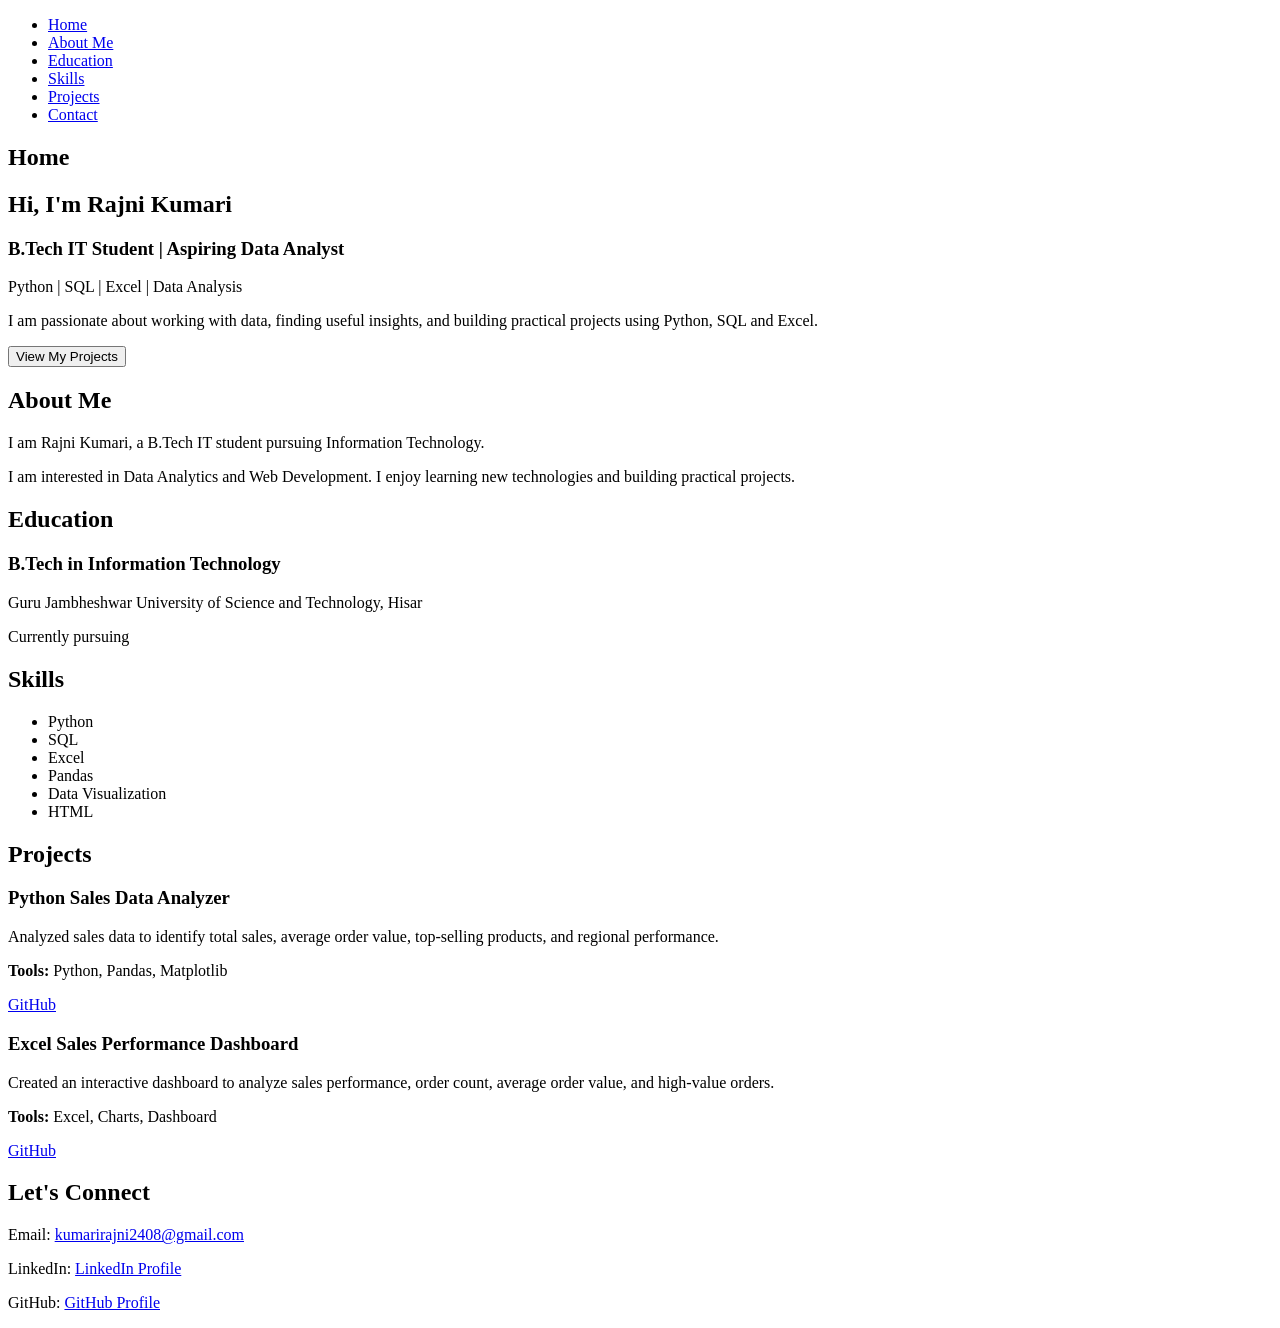
==== index.html @ ab0f3014 "Rename portfolio.html to index.html" ====
<!DOCTYPE html>
<html lang="en">
<head>
    <meta charset="UTF-8">
    <meta name="viewport" content="width=device-width, initial-scale=1.0">
    <title>Rajni Kumari - Portfolio</title>
    <link rel="stylesheet" href="portfolio.css">
</head>

<body>

    <!-- Navigation Bar -->
    <nav>
        <ul>
            <li><a href="#home">Home</a></li>
            <li><a href="#about">About Me</a></li>
            <li><a href="#education">Education</a></li>
            <li><a href="#skills">Skills</a></li>
            <li><a href="#projects">Projects</a></li>
            <li><a href="#contact">Contact</a></li>
        </ul>
    </nav>


    <!-- Home Section -->
    <section id="home">

        <h2>Home</h2>

        <h1>Hi, I'm Rajni Kumari</h1>

        <h3>B.Tech IT Student | Aspiring Data Analyst</h3>

        <p class="highlight">
            Python | SQL | Excel | Data Analysis
        </p>

        <p>
            I am passionate about working with data, finding useful insights,
            and building practical projects using Python, SQL and Excel.
        </p>

        <button onclick="location.href='#projects'">
            View My Projects
        </button>

    </section>


    <!-- About Me Section -->
    <section id="about">

        <h2>About Me</h2>

        <p>
            I am Rajni Kumari, a B.Tech IT student pursuing
            Information Technology.
        </p>

        <p>
            I am interested in Data Analytics and Web Development.
            I enjoy learning new technologies and building practical projects.
        </p>

    </section>


    <!-- Education Section -->
    <section id="education">

        <h2>Education</h2>

        <div class="education-card">

            <h3>B.Tech in Information Technology</h3>

            <p>
                Guru Jambheshwar University of Science and Technology, Hisar
            </p>

            <p>
                Currently pursuing
            </p>

        </div>

    </section>


    <!-- Skills Section -->
    <section id="skills">

        <h2>Skills</h2>

        <ul class="skills-list">
            <li>Python</li>
            <li>SQL</li>
            <li>Excel</li>
            <li>Pandas</li>
            <li>Data Visualization</li>
            <li>HTML</li>
        </ul>

    </section>


    <!-- Projects Section -->
    <section id="projects">

        <h2>Projects</h2>

        <div class="project-container">

            <!-- Project 1 -->
            <div class="project-card">

                <h3>Python Sales Data Analyzer</h3>

                <p>
                    Analyzed sales data to identify total sales,
                    average order value, top-selling products,
                    and regional performance.
                </p>

                <p class="tools">
                    <strong>Tools:</strong> Python, Pandas, Matplotlib
                </p>

                <a href="https://github.com/rajnikumari-cse"
                   target="_blank">
                    GitHub
                </a>

            </div>


            <!-- Project 2 -->
            <div class="project-card">

                <h3>Excel Sales Performance Dashboard</h3>

                <p>
                    Created an interactive dashboard to analyze
                    sales performance, order count, average order value,
                    and high-value orders.
                </p>

                <p class="tools">
                    <strong>Tools:</strong> Excel, Charts, Dashboard
                </p>

                <a href="https://github.com/rajnikumari-cse"
                   target="_blank">
                    GitHub
                </a>

            </div>

        </div>

    </section>


    <!-- Contact Section -->
    <section id="contact" class="contact">

        <h2>Let's Connect</h2>

        <p>
            Email:
            <a href="mailto:kumarirajni2408@gmail.com">
                kumarirajni2408@gmail.com
            </a>
        </p>

        <p>
            LinkedIn:
            <a href="https://linkedin.com/in/rajni-kumari-7b0ba6431"
               target="_blank">
                LinkedIn Profile
            </a>
        </p>

        <p>
            GitHub:
            <a href="https://github.com/rajnikumari-cse"
               target="_blank">
                GitHub Profile
            </a>
        </p>

    </section>

</body>
</html>
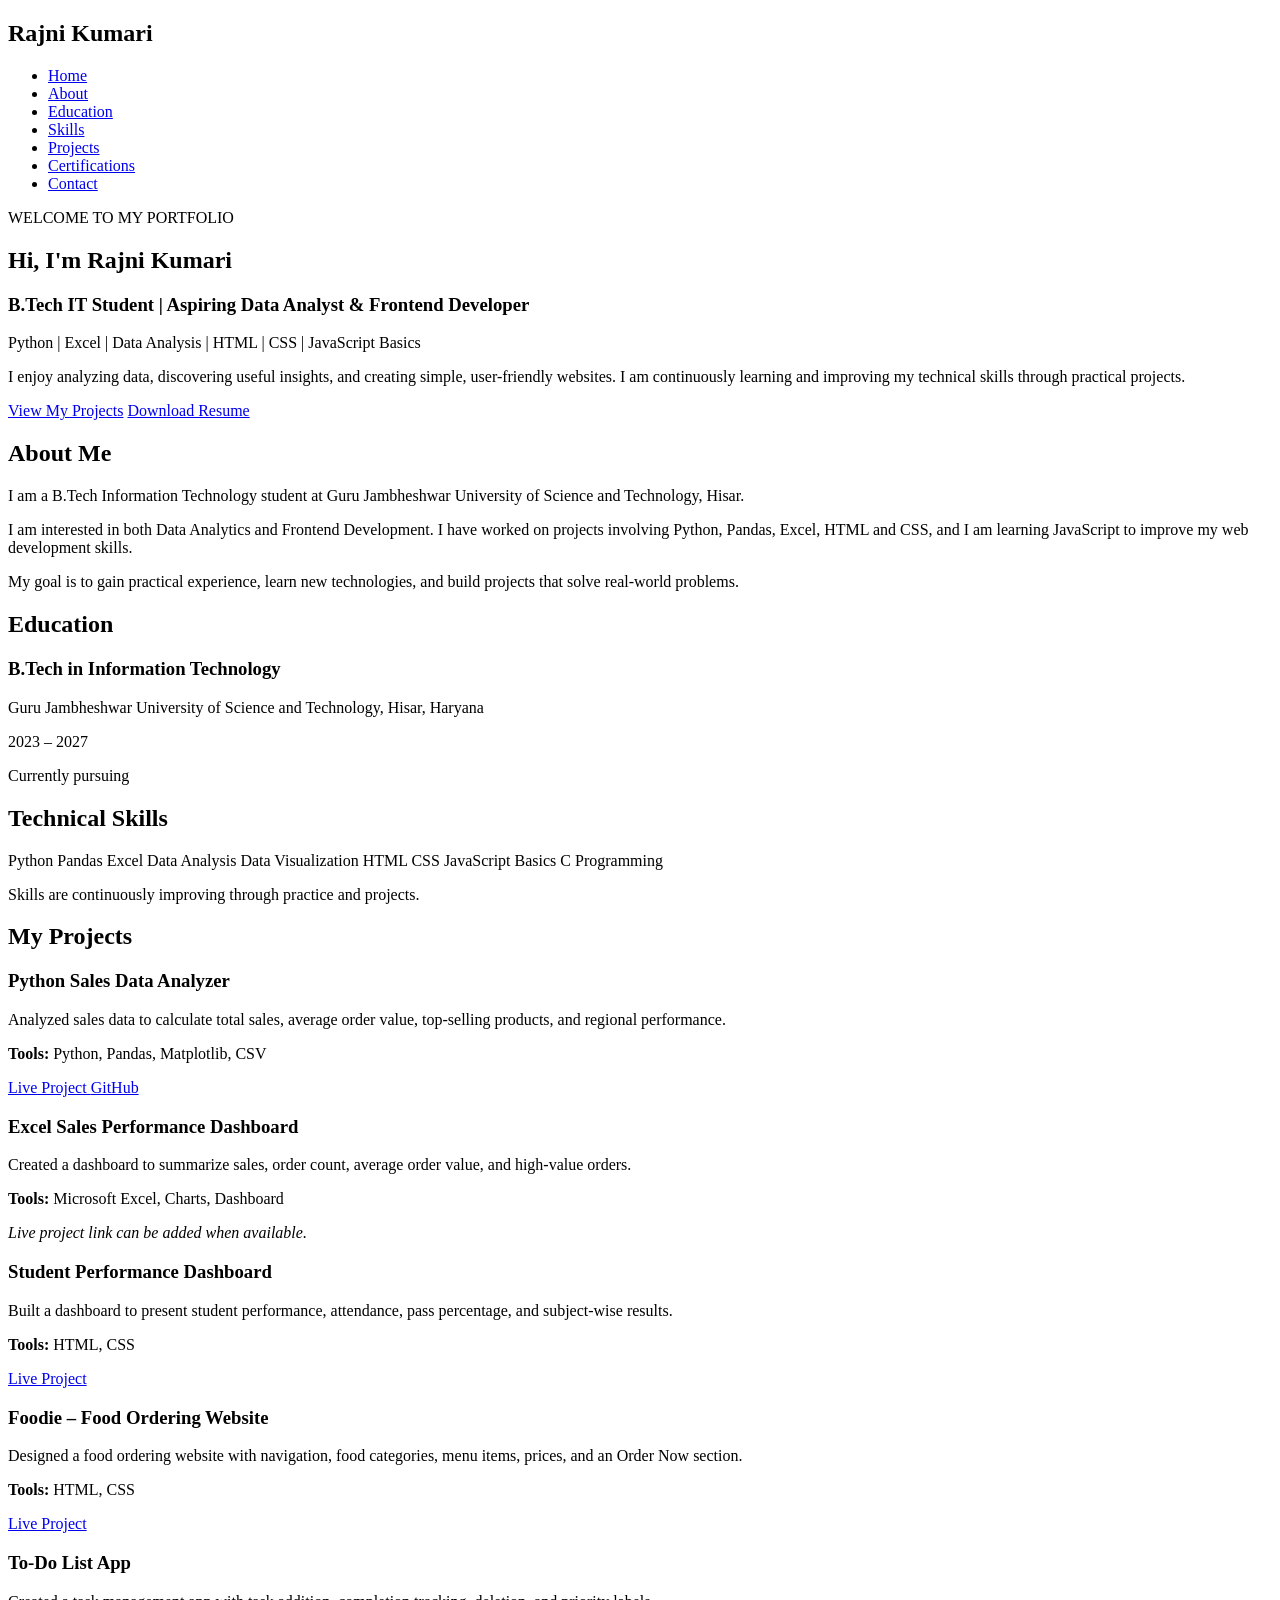
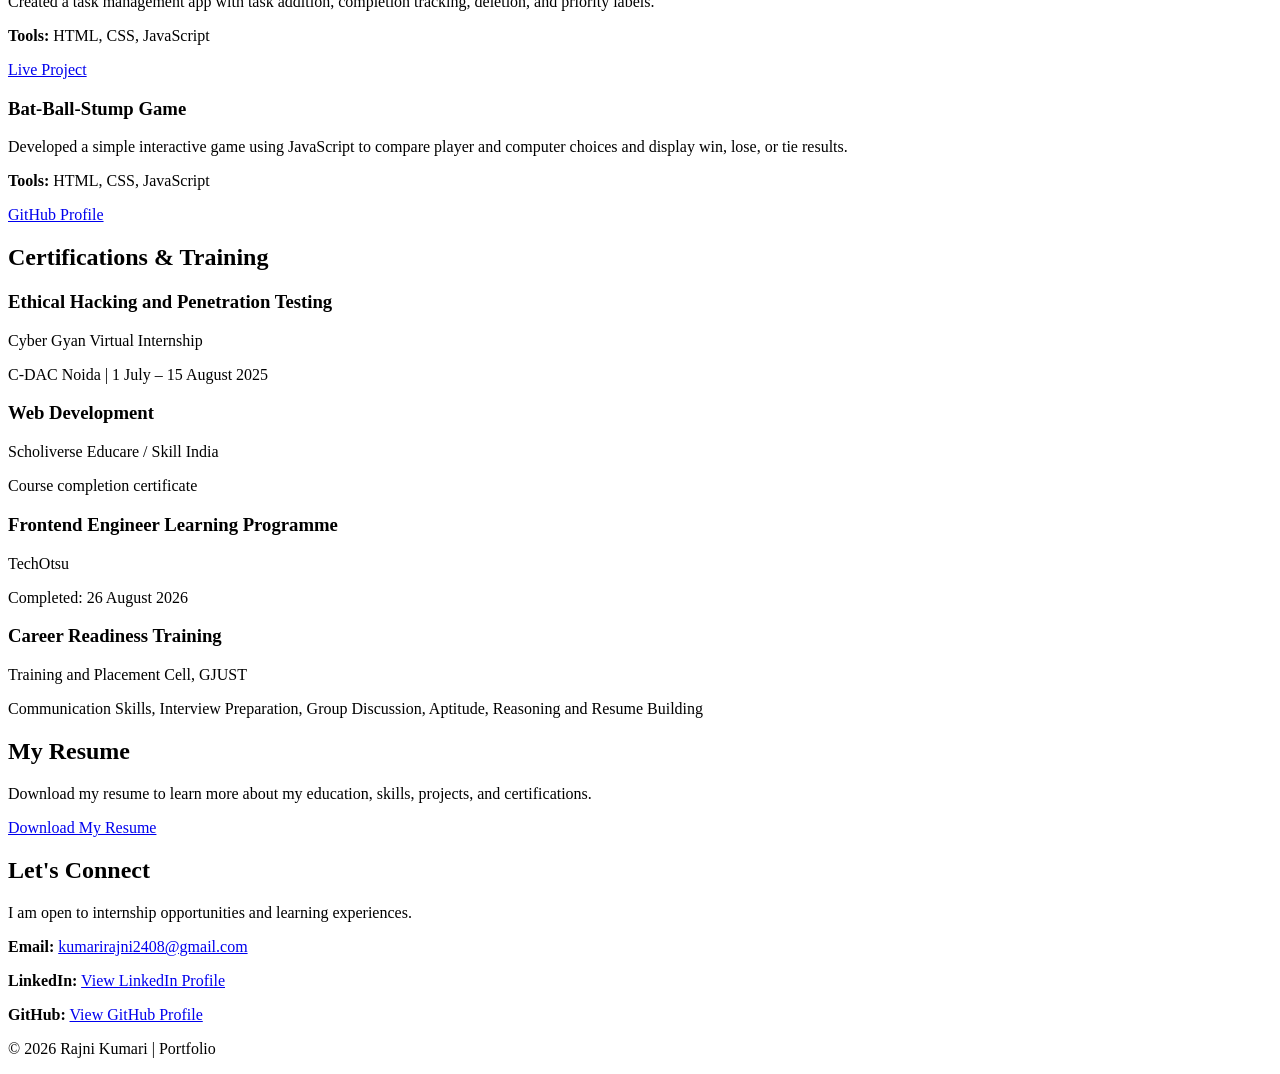
==== commit a583334b: "Add files via upload" ====
--- a/index.html
+++ b/index.html
@@ -1,9 +1,12 @@
+
 <!DOCTYPE html>
 <html lang="en">
 <head>
     <meta charset="UTF-8">
     <meta name="viewport" content="width=device-width, initial-scale=1.0">
-    <title>Rajni Kumari - Portfolio</title>
+
+    <title>Rajni Kumari | Portfolio</title>
+
     <link rel="stylesheet" href="portfolio.css">
 </head>
 
@@ -11,38 +14,47 @@
 
     <!-- Navigation Bar -->
     <nav>
+        <h2 class="logo">Rajni Kumari</h2>
+
         <ul>
             <li><a href="#home">Home</a></li>
-            <li><a href="#about">About Me</a></li>
+            <li><a href="#about">About</a></li>
             <li><a href="#education">Education</a></li>
             <li><a href="#skills">Skills</a></li>
             <li><a href="#projects">Projects</a></li>
+            <li><a href="#certifications">Certifications</a></li>
             <li><a href="#contact">Contact</a></li>
         </ul>
     </nav>
 
 
     <!-- Home Section -->
-    <section id="home">
-
-        <h2>Home</h2>
-
-        <h1>Hi, I'm Rajni Kumari</h1>
-
-        <h3>B.Tech IT Student | Aspiring Data Analyst</h3>
+    <section id="home" class="home">
+
+        <p class="welcome">WELCOME TO MY PORTFOLIO</p>
+
+        <h1>Hi, I'm <span>Rajni Kumari</span></h1>
+
+        <h3>B.Tech IT Student | Aspiring Data Analyst & Frontend Developer</h3>
 
         <p class="highlight">
-            Python | SQL | Excel | Data Analysis
-        </p>
-
-        <p>
-            I am passionate about working with data, finding useful insights,
-            and building practical projects using Python, SQL and Excel.
-        </p>
-
-        <button onclick="location.href='#projects'">
-            View My Projects
-        </button>
+            Python | Excel | Data Analysis | HTML | CSS | JavaScript Basics
+        </p>
+
+        <p class="intro">
+            I enjoy analyzing data, discovering useful insights,
+            and creating simple, user-friendly websites.
+            I am continuously learning and improving my technical skills
+            through practical projects.
+        </p>
+
+        <div class="home-buttons">
+            <a href="#projects" class="btn">View My Projects</a>
+
+            <a href="resume.pdf" class="btn resume-btn" download>
+                Download Resume
+            </a>
+        </div>
 
     </section>
 
@@ -53,13 +65,20 @@
         <h2>About Me</h2>
 
         <p>
-            I am Rajni Kumari, a B.Tech IT student pursuing
-            Information Technology.
-        </p>
-
-        <p>
-            I am interested in Data Analytics and Web Development.
-            I enjoy learning new technologies and building practical projects.
+            I am a B.Tech Information Technology student at
+            Guru Jambheshwar University of Science and Technology, Hisar.
+        </p>
+
+        <p>
+            I am interested in both Data Analytics and Frontend Development.
+            I have worked on projects involving Python, Pandas, Excel,
+            HTML and CSS, and I am learning JavaScript to improve my
+            web development skills.
+        </p>
+
+        <p>
+            My goal is to gain practical experience, learn new technologies,
+            and build projects that solve real-world problems.
         </p>
 
     </section>
@@ -70,17 +89,19 @@
 
         <h2>Education</h2>
 
-        <div class="education-card">
-
-            <h3>B.Tech in Information Technology</h3>
-
-            <p>
-                Guru Jambheshwar University of Science and Technology, Hisar
-            </p>
-
-            <p>
-                Currently pursuing
-            </p>
+        <div class="education-container">
+
+            <div class="education-card">
+                <h3>B.Tech in Information Technology</h3>
+
+                <p>
+                    Guru Jambheshwar University of Science and Technology,
+                    Hisar, Haryana
+                </p>
+
+                <p>2023 – 2027</p>
+                <p>Currently pursuing</p>
+            </div>
 
         </div>
 
@@ -90,16 +111,23 @@
     <!-- Skills Section -->
     <section id="skills">
 
-        <h2>Skills</h2>
-
-        <ul class="skills-list">
-            <li>Python</li>
-            <li>SQL</li>
-            <li>Excel</li>
-            <li>Pandas</li>
-            <li>Data Visualization</li>
-            <li>HTML</li>
-        </ul>
+        <h2>Technical Skills</h2>
+
+        <div class="skills-list">
+            <span>Python</span>
+            <span>Pandas</span>
+            <span>Excel</span>
+            <span>Data Analysis</span>
+            <span>Data Visualization</span>
+            <span>HTML</span>
+            <span>CSS</span>
+            <span>JavaScript Basics</span>
+            <span>C Programming</span>
+        </div>
+
+        <p class="skills-note">
+            Skills are continuously improving through practice and projects.
+        </p>
 
     </section>
 
@@ -107,56 +135,213 @@
     <!-- Projects Section -->
     <section id="projects">
 
-        <h2>Projects</h2>
+        <h2>My Projects</h2>
 
         <div class="project-container">
 
             <!-- Project 1 -->
             <div class="project-card">
-
                 <h3>Python Sales Data Analyzer</h3>
 
                 <p>
-                    Analyzed sales data to identify total sales,
+                    Analyzed sales data to calculate total sales,
                     average order value, top-selling products,
                     and regional performance.
                 </p>
 
                 <p class="tools">
-                    <strong>Tools:</strong> Python, Pandas, Matplotlib
+                    <strong>Tools:</strong> Python, Pandas, Matplotlib, CSV
+                </p>
+
+                <a href="https://rajnikumari-cse.github.io/Python-Sales-Data-Analyzer/"
+                   target="_blank" rel="noopener noreferrer">
+                    Live Project
+                </a>
+
+                <a href="https://github.com/rajnikumari-cse/Python-Sales-Data-Analyzer"
+                   target="_blank" rel="noopener noreferrer">
+                    GitHub
+                </a>
+            </div>
+
+
+            <!-- Project 2 -->
+            <div class="project-card">
+                <h3>Excel Sales Performance Dashboard</h3>
+
+                <p>
+                    Created a dashboard to summarize sales,
+                    order count, average order value, and
+                    high-value orders.
+                </p>
+
+                <p class="tools">
+                    <strong>Tools:</strong> Microsoft Excel, Charts, Dashboard
+                </p>
+
+                <p>
+                    <em>Live project link can be added when available.</em>
+                </p>
+            </div>
+
+
+            <!-- Project 3 -->
+            <div class="project-card">
+                <h3>Student Performance Dashboard</h3>
+
+                <p>
+                    Built a dashboard to present student performance,
+                    attendance, pass percentage, and subject-wise results.
+                </p>
+
+                <p class="tools">
+                    <strong>Tools:</strong> HTML, CSS
+                </p>
+
+                <a href="https://rajnikumari-cse.github.io/student-performance-dashboard/"
+                   target="_blank" rel="noopener noreferrer">
+                    Live Project
+                </a>
+            </div>
+
+
+            <!-- Project 4 -->
+            <div class="project-card">
+                <h3>Foodie – Food Ordering Website</h3>
+
+                <p>
+                    Designed a food ordering website with navigation,
+                    food categories, menu items, prices, and an
+                    Order Now section.
+                </p>
+
+                <p class="tools">
+                    <strong>Tools:</strong> HTML, CSS
+                </p>
+
+                <a href="https://rajnikumari-cse.github.io/food-ordering-website/"
+                   target="_blank" rel="noopener noreferrer">
+                    Live Project
+                </a>
+            </div>
+
+
+            <!-- Project 5 -->
+            <div class="project-card">
+                <h3>To-Do List App</h3>
+
+                <p>
+                    Created a task management app with task addition,
+                    completion tracking, deletion, and priority labels.
+                </p>
+
+                <p class="tools">
+                    <strong>Tools:</strong> HTML, CSS, JavaScript
+                </p>
+
+                <a href="https://rajnikumari-cse.github.io/todo-app/"
+                   target="_blank" rel="noopener noreferrer">
+                    Live Project
+                </a>
+            </div>
+
+
+            <!-- Project 6 -->
+            <div class="project-card">
+                <h3>Bat-Ball-Stump Game</h3>
+
+                <p>
+                    Developed a simple interactive game using JavaScript
+                    to compare player and computer choices and display
+                    win, lose, or tie results.
+                </p>
+
+                <p class="tools">
+                    <strong>Tools:</strong> HTML, CSS, JavaScript
                 </p>
 
                 <a href="https://github.com/rajnikumari-cse"
-                   target="_blank">
-                    GitHub
-                </a>
-
-            </div>
-
-
-            <!-- Project 2 -->
-            <div class="project-card">
-
-                <h3>Excel Sales Performance Dashboard</h3>
-
-                <p>
-                    Created an interactive dashboard to analyze
-                    sales performance, order count, average order value,
-                    and high-value orders.
-                </p>
-
-                <p class="tools">
-                    <strong>Tools:</strong> Excel, Charts, Dashboard
-                </p>
-
-                <a href="https://github.com/rajnikumari-cse"
-                   target="_blank">
-                    GitHub
-                </a>
-
-            </div>
-
-        </div>
+                   target="_blank" rel="noopener noreferrer">
+                    GitHub Profile
+                </a>
+            </div>
+
+        </div>
+
+    </section>
+
+
+    <!-- Certifications Section -->
+    <section id="certifications">
+
+        <h2>Certifications & Training</h2>
+
+        <div class="certification-container">
+
+            <div class="certification-card">
+                <h3>Ethical Hacking and Penetration Testing</h3>
+
+                <p>
+                    Cyber Gyan Virtual Internship
+                </p>
+
+                <p>
+                    C-DAC Noida | 1 July – 15 August 2025
+                </p>
+            </div>
+
+
+            <div class="certification-card">
+                <h3>Web Development</h3>
+
+                <p>
+                    Scholiverse Educare / Skill India
+                </p>
+
+                <p>Course completion certificate</p>
+            </div>
+
+
+            <div class="certification-card">
+                <h3>Frontend Engineer Learning Programme</h3>
+
+                <p>TechOtsu</p>
+
+                <p>Completed: 26 August 2026</p>
+            </div>
+
+
+            <div class="certification-card">
+                <h3>Career Readiness Training</h3>
+
+                <p>
+                    Training and Placement Cell, GJUST
+                </p>
+
+                <p>
+                    Communication Skills, Interview Preparation,
+                    Group Discussion, Aptitude, Reasoning and Resume Building
+                </p>
+            </div>
+
+        </div>
+
+    </section>
+
+
+    <!-- Resume Section -->
+    <section id="resume">
+
+        <h2>My Resume</h2>
+
+        <p>
+            Download my resume to learn more about my education,
+            skills, projects, and certifications.
+        </p>
+
+        <a href="resume.pdf" class="btn" download>
+            Download My Resume
+        </a>
 
     </section>
 
@@ -167,29 +352,40 @@
         <h2>Let's Connect</h2>
 
         <p>
-            Email:
+            I am open to internship opportunities and learning experiences.
+        </p>
+
+        <p>
+            <strong>Email:</strong>
             <a href="mailto:kumarirajni2408@gmail.com">
                 kumarirajni2408@gmail.com
             </a>
         </p>
 
         <p>
-            LinkedIn:
+            <strong>LinkedIn:</strong>
             <a href="https://linkedin.com/in/rajni-kumari-7b0ba6431"
-               target="_blank">
-                LinkedIn Profile
+               target="_blank" rel="noopener noreferrer">
+                View LinkedIn Profile
             </a>
         </p>
 
         <p>
-            GitHub:
+            <strong>GitHub:</strong>
             <a href="https://github.com/rajnikumari-cse"
-               target="_blank">
-                GitHub Profile
+               target="_blank" rel="noopener noreferrer">
+                View GitHub Profile
             </a>
         </p>
 
     </section>
+
+
+    <!-- Footer -->
+    <footer>
+        <p>© 2026 Rajni Kumari | Portfolio</p>
+    </footer>
+
 
 </body>
 </html>
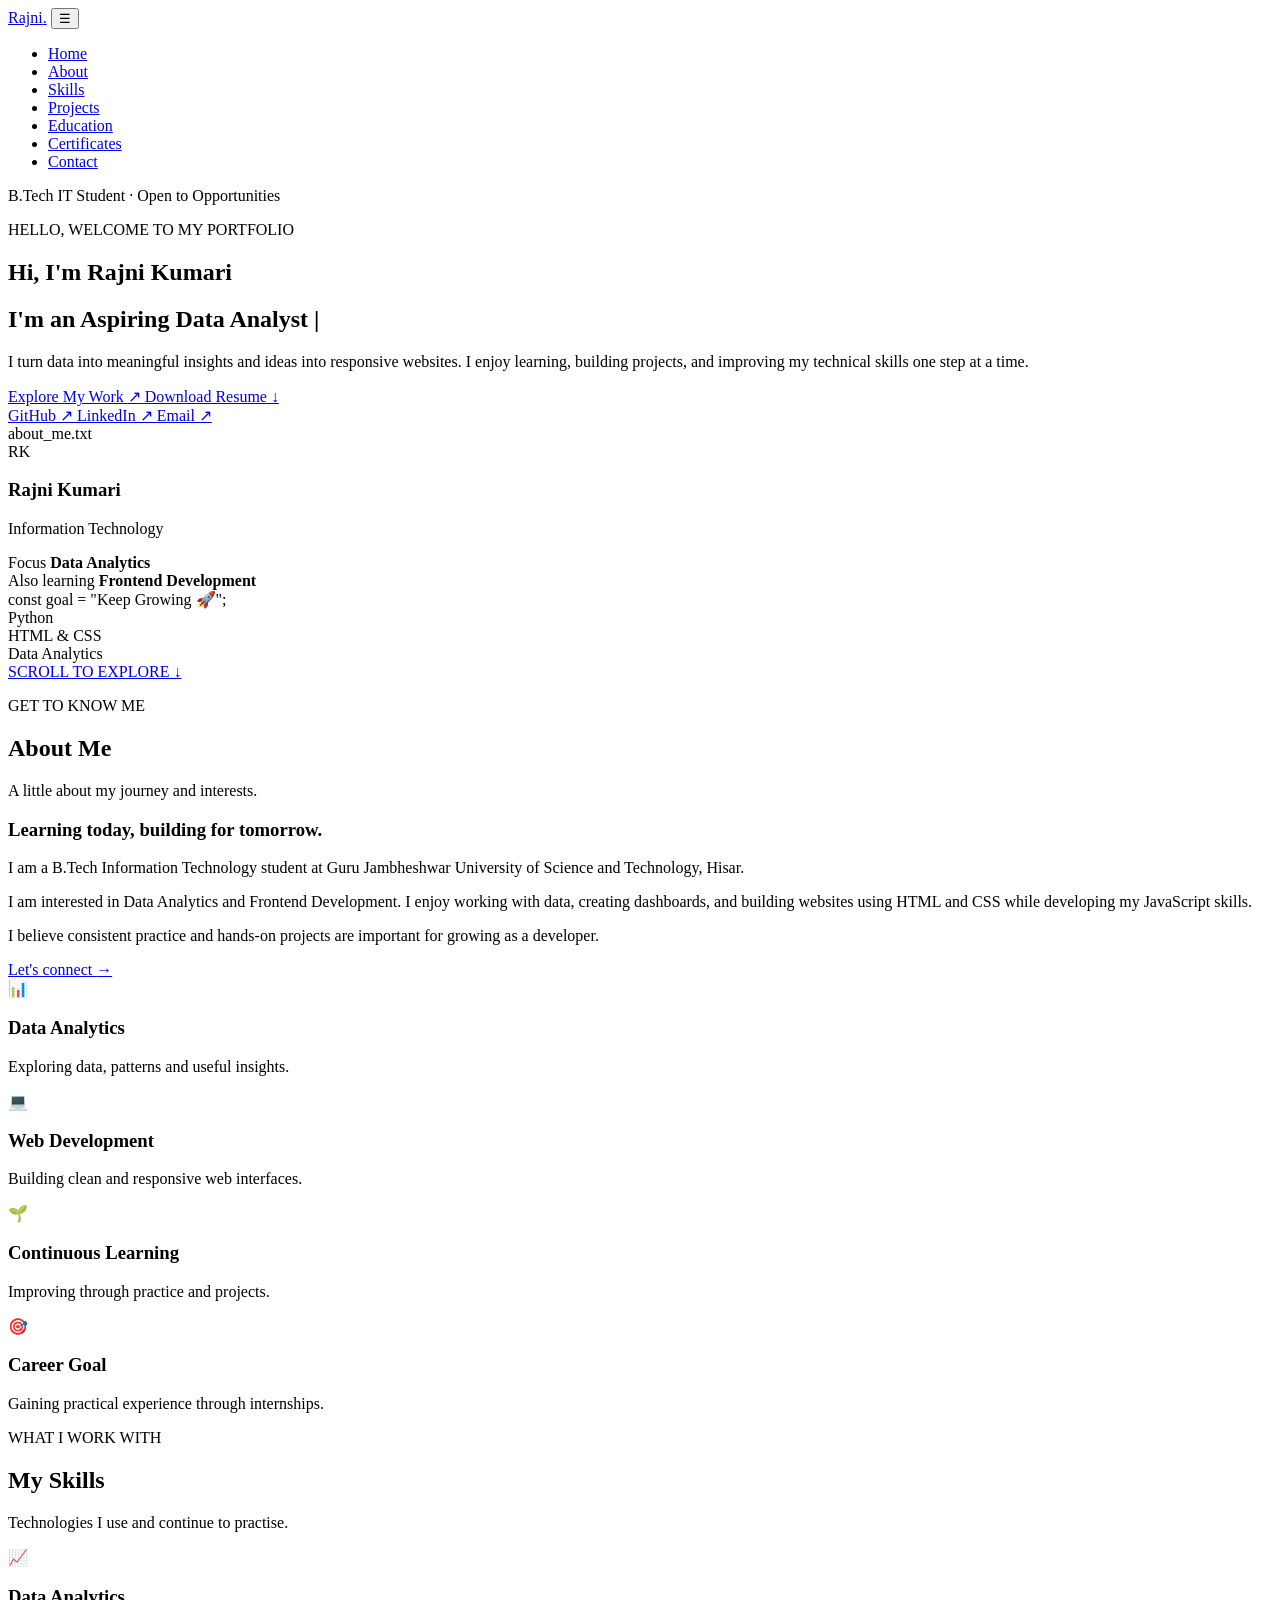
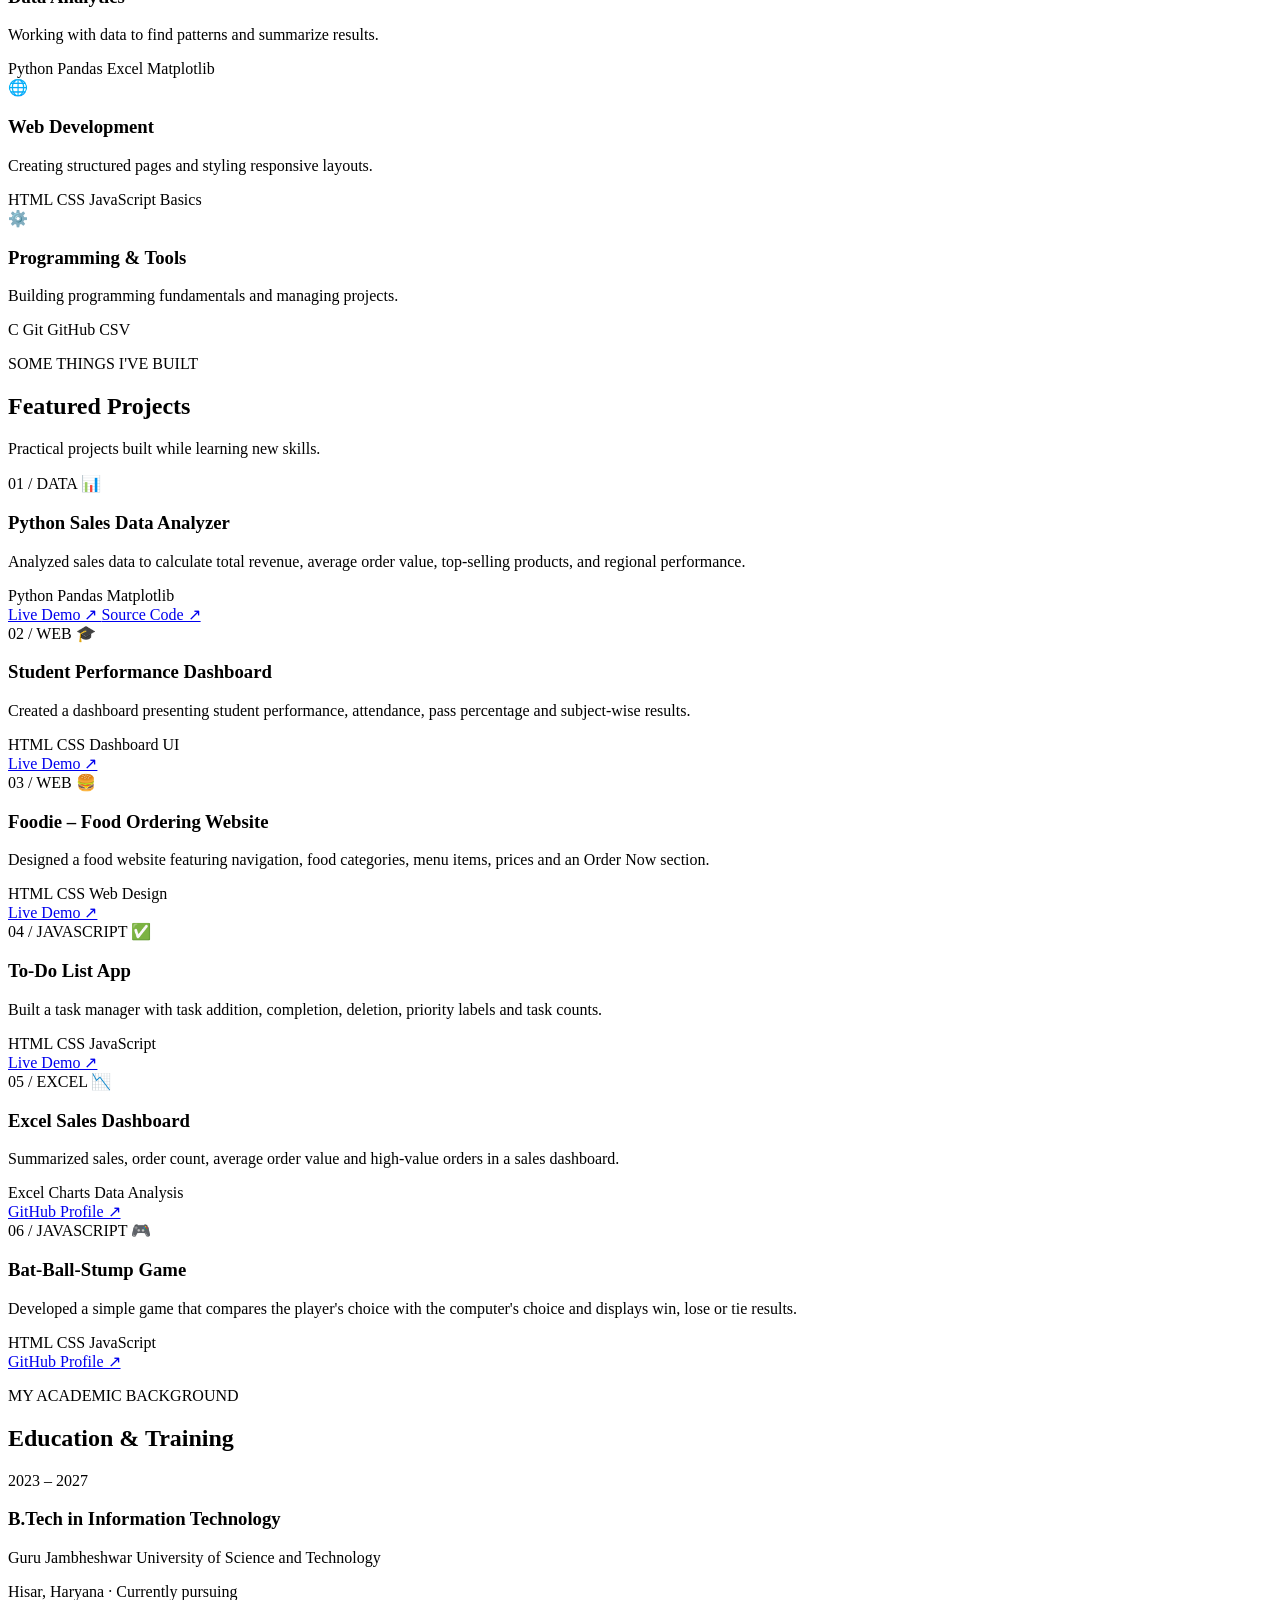
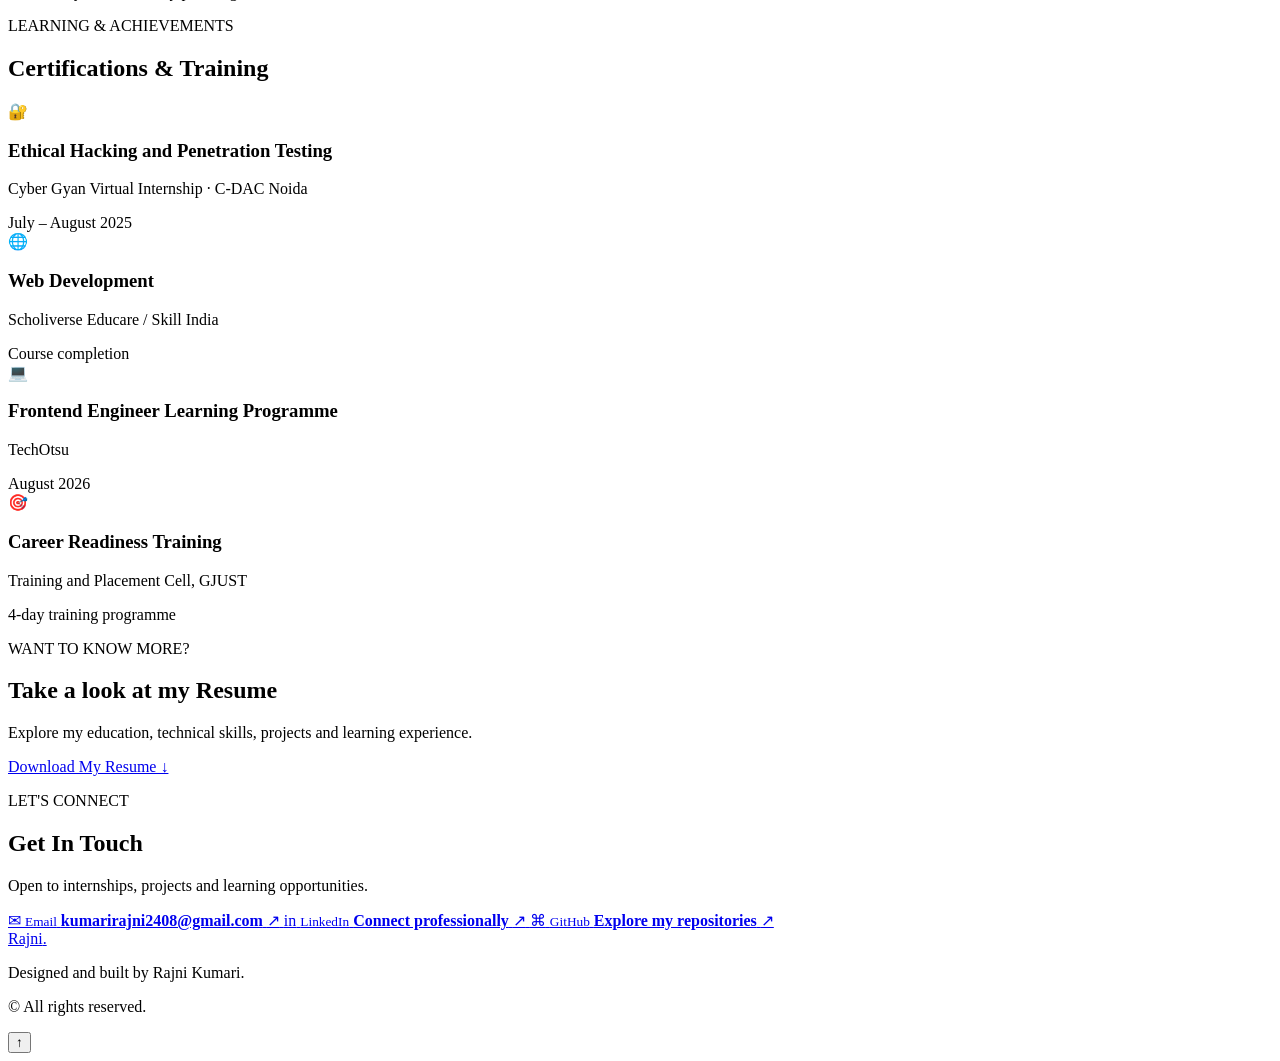
==== commit 2580cb8e: "Update index.html" ====
--- a/index.html
+++ b/index.html
@@ -5,387 +5,583 @@
     <meta charset="UTF-8">
     <meta name="viewport" content="width=device-width, initial-scale=1.0">
 
-    <title>Rajni Kumari | Portfolio</title>
+    <meta name="description"
+          content="Rajni Kumari's portfolio showcasing data analytics and frontend development projects.">
+
+    <title>Rajni Kumari | Developer Portfolio</title>
 
     <link rel="stylesheet" href="portfolio.css">
 </head>
 
 <body>
 
-    <!-- Navigation Bar -->
-    <nav>
-        <h2 class="logo">Rajni Kumari</h2>
-
-        <ul>
-            <li><a href="#home">Home</a></li>
-            <li><a href="#about">About</a></li>
-            <li><a href="#education">Education</a></li>
-            <li><a href="#skills">Skills</a></li>
-            <li><a href="#projects">Projects</a></li>
-            <li><a href="#certifications">Certifications</a></li>
-            <li><a href="#contact">Contact</a></li>
-        </ul>
-    </nav>
-
-
-    <!-- Home Section -->
-    <section id="home" class="home">
-
-        <p class="welcome">WELCOME TO MY PORTFOLIO</p>
-
-        <h1>Hi, I'm <span>Rajni Kumari</span></h1>
-
-        <h3>B.Tech IT Student | Aspiring Data Analyst & Frontend Developer</h3>
-
-        <p class="highlight">
-            Python | Excel | Data Analysis | HTML | CSS | JavaScript Basics
-        </p>
-
-        <p class="intro">
-            I enjoy analyzing data, discovering useful insights,
-            and creating simple, user-friendly websites.
-            I am continuously learning and improving my technical skills
-            through practical projects.
-        </p>
-
-        <div class="home-buttons">
-            <a href="#projects" class="btn">View My Projects</a>
-
-            <a href="resume.pdf" class="btn resume-btn" download>
-                Download Resume
-            </a>
-        </div>
-
-    </section>
-
-
-    <!-- About Me Section -->
-    <section id="about">
-
-        <h2>About Me</h2>
-
-        <p>
-            I am a B.Tech Information Technology student at
-            Guru Jambheshwar University of Science and Technology, Hisar.
-        </p>
-
-        <p>
-            I am interested in both Data Analytics and Frontend Development.
-            I have worked on projects involving Python, Pandas, Excel,
-            HTML and CSS, and I am learning JavaScript to improve my
-            web development skills.
-        </p>
-
-        <p>
-            My goal is to gain practical experience, learn new technologies,
-            and build projects that solve real-world problems.
-        </p>
-
-    </section>
-
-
-    <!-- Education Section -->
-    <section id="education">
-
-        <h2>Education</h2>
-
-        <div class="education-container">
-
-            <div class="education-card">
-                <h3>B.Tech in Information Technology</h3>
-
+    <!-- Navigation -->
+    <header class="header">
+        <nav class="navbar">
+            <a href="#home" class="logo">Rajni<span>.</span></a>
+
+            <button class="menu-toggle"
+                    id="menu-toggle"
+                    aria-label="Open navigation menu"
+                    aria-expanded="false"
+                    aria-controls="nav-links">
+                ☰
+            </button>
+
+            <ul class="nav-links" id="nav-links">
+                <li><a href="#home" class="nav-link active">Home</a></li>
+                <li><a href="#about" class="nav-link">About</a></li>
+                <li><a href="#skills" class="nav-link">Skills</a></li>
+                <li><a href="#projects" class="nav-link">Projects</a></li>
+                <li><a href="#education" class="nav-link">Education</a></li>
+                <li><a href="#certifications" class="nav-link">Certificates</a></li>
+                <li><a href="#contact" class="nav-link">Contact</a></li>
+            </ul>
+        </nav>
+    </header>
+
+
+    <main>
+
+        <!-- Hero -->
+        <section id="home" class="hero section">
+            <div class="hero-content reveal">
+
+                <div class="availability">
+                    <span class="status-dot"></span>
+                    B.Tech IT Student · Open to Opportunities
+                </div>
+
+                <p class="eyebrow">HELLO, WELCOME TO MY PORTFOLIO</p>
+
+                <h1>
+                    Hi, I'm <span class="gradient-text">Rajni Kumari</span>
+                </h1>
+
+                <h2 class="hero-role">
+                    I'm an <span id="typing-text">Aspiring Data Analyst</span>
+                    <span class="cursor">|</span>
+                </h2>
+
+                <p class="hero-description">
+                    I turn data into meaningful insights and ideas into
+                    responsive websites. I enjoy learning, building projects,
+                    and improving my technical skills one step at a time.
+                </p>
+
+                <div class="hero-buttons">
+                    <a href="#projects" class="btn btn-primary">
+                        Explore My Work <span>↗</span>
+                    </a>
+
+                    <a href="resume.pdf" class="btn btn-outline" download>
+                        Download Resume ↓
+                    </a>
+                </div>
+
+                <div class="social-links">
+                    <a href="https://github.com/rajnikumari-cse"
+                       target="_blank" rel="noopener noreferrer">
+                        GitHub ↗
+                    </a>
+
+                    <a href="https://linkedin.com/in/rajni-kumari-7b0ba6431"
+                       target="_blank" rel="noopener noreferrer">
+                        LinkedIn ↗
+                    </a>
+
+                    <a href="mailto:kumarirajni2408@gmail.com">
+                        Email ↗
+                    </a>
+                </div>
+            </div>
+
+            <div class="hero-visual reveal">
+                <div class="orbit orbit-one"></div>
+                <div class="orbit orbit-two"></div>
+
+                <div class="profile-card">
+                    <div class="profile-top">
+                        <span class="window-dot purple"></span>
+                        <span class="window-dot pink"></span>
+                        <span class="window-dot blue"></span>
+                        <span class="profile-label">about_me.txt</span>
+                    </div>
+
+                    <div class="profile-avatar">RK</div>
+
+                    <h3>Rajni Kumari</h3>
+                    <p class="profile-subtitle">Information Technology</p>
+
+                    <div class="profile-divider"></div>
+
+                    <div class="profile-info">
+                        <span>Focus</span>
+                        <strong>Data Analytics</strong>
+                    </div>
+
+                    <div class="profile-info">
+                        <span>Also learning</span>
+                        <strong>Frontend Development</strong>
+                    </div>
+
+                    <div class="code-line">
+                        <span>const</span> goal =
+                        <span class="code-string">"Keep Growing 🚀"</span>;
+                    </div>
+                </div>
+
+                <div class="floating-badge badge-python">Python</div>
+                <div class="floating-badge badge-html">HTML & CSS</div>
+                <div class="floating-badge badge-data">Data Analytics</div>
+            </div>
+
+            <a href="#about" class="scroll-hint">SCROLL TO EXPLORE ↓</a>
+        </section>
+
+
+        <!-- About -->
+        <section id="about" class="section">
+            <div class="section-heading reveal">
+                <p class="eyebrow">GET TO KNOW ME</p>
+                <h2>About <span class="gradient-text">Me</span></h2>
+                <p>A little about my journey and interests.</p>
+            </div>
+
+            <div class="about-grid">
+                <div class="about-text reveal">
+                    <h3>Learning today, building for tomorrow.</h3>
+
+                    <p>
+                        I am a B.Tech Information Technology student at
+                        Guru Jambheshwar University of Science and Technology,
+                        Hisar.
+                    </p>
+
+                    <p>
+                        I am interested in Data Analytics and Frontend
+                        Development. I enjoy working with data, creating
+                        dashboards, and building websites using HTML and CSS
+                        while developing my JavaScript skills.
+                    </p>
+
+                    <p>
+                        I believe consistent practice and hands-on projects
+                        are important for growing as a developer.
+                    </p>
+
+                    <a href="#contact" class="text-link">
+                        Let's connect <span>→</span>
+                    </a>
+                </div>
+
+                <div class="about-highlights reveal">
+                    <div class="highlight-card">
+                        <span class="highlight-icon">📊</span>
+                        <h3>Data Analytics</h3>
+                        <p>Exploring data, patterns and useful insights.</p>
+                    </div>
+
+                    <div class="highlight-card">
+                        <span class="highlight-icon">💻</span>
+                        <h3>Web Development</h3>
+                        <p>Building clean and responsive web interfaces.</p>
+                    </div>
+
+                    <div class="highlight-card">
+                        <span class="highlight-icon">🌱</span>
+                        <h3>Continuous Learning</h3>
+                        <p>Improving through practice and projects.</p>
+                    </div>
+
+                    <div class="highlight-card">
+                        <span class="highlight-icon">🎯</span>
+                        <h3>Career Goal</h3>
+                        <p>Gaining practical experience through internships.</p>
+                    </div>
+                </div>
+            </div>
+        </section>
+
+
+        <!-- Skills -->
+        <section id="skills" class="section section-alt">
+            <div class="section-heading reveal">
+                <p class="eyebrow">WHAT I WORK WITH</p>
+                <h2>My <span class="gradient-text">Skills</span></h2>
+                <p>Technologies I use and continue to practise.</p>
+            </div>
+
+            <div class="skills-grid">
+
+                <article class="skill-card reveal">
+                    <div class="skill-icon">📈</div>
+                    <h3>Data Analytics</h3>
+                    <p>Working with data to find patterns and summarize results.</p>
+
+                    <div class="skill-tags">
+                        <span>Python</span>
+                        <span>Pandas</span>
+                        <span>Excel</span>
+                        <span>Matplotlib</span>
+                    </div>
+                </article>
+
+                <article class="skill-card reveal">
+                    <div class="skill-icon">🌐</div>
+                    <h3>Web Development</h3>
+                    <p>Creating structured pages and styling responsive layouts.</p>
+
+                    <div class="skill-tags">
+                        <span>HTML</span>
+                        <span>CSS</span>
+                        <span>JavaScript Basics</span>
+                    </div>
+                </article>
+
+                <article class="skill-card reveal">
+                    <div class="skill-icon">⚙️</div>
+                    <h3>Programming & Tools</h3>
+                    <p>Building programming fundamentals and managing projects.</p>
+
+                    <div class="skill-tags">
+                        <span>C</span>
+                        <span>Git</span>
+                        <span>GitHub</span>
+                        <span>CSV</span>
+                    </div>
+                </article>
+
+            </div>
+        </section>
+
+
+        <!-- Projects -->
+        <section id="projects" class="section">
+            <div class="section-heading reveal">
+                <p class="eyebrow">SOME THINGS I'VE BUILT</p>
+                <h2>Featured <span class="gradient-text">Projects</span></h2>
+                <p>Practical projects built while learning new skills.</p>
+            </div>
+
+            <div class="project-grid">
+
+                <article class="project-card reveal">
+                    <div class="project-top">
+                        <span class="project-number">01 / DATA</span>
+                        <span class="project-symbol">📊</span>
+                    </div>
+
+                    <h3>Python Sales Data Analyzer</h3>
+
+                    <p>
+                        Analyzed sales data to calculate total revenue,
+                        average order value, top-selling products,
+                        and regional performance.
+                    </p>
+
+                    <div class="project-tags">
+                        <span>Python</span>
+                        <span>Pandas</span>
+                        <span>Matplotlib</span>
+                    </div>
+
+                    <div class="project-links">
+                        <a href="https://rajnikumari-cse.github.io/Python-Sales-Data-Analyzer/"
+                           target="_blank" rel="noopener noreferrer">
+                            Live Demo ↗
+                        </a>
+
+                        <a href="https://github.com/rajnikumari-cse/Python-Sales-Data-Analyzer"
+                           target="_blank" rel="noopener noreferrer">
+                            Source Code ↗
+                        </a>
+                    </div>
+                </article>
+
+
+                <article class="project-card reveal">
+                    <div class="project-top">
+                        <span class="project-number">02 / WEB</span>
+                        <span class="project-symbol">🎓</span>
+                    </div>
+
+                    <h3>Student Performance Dashboard</h3>
+
+                    <p>
+                        Created a dashboard presenting student performance,
+                        attendance, pass percentage and subject-wise results.
+                    </p>
+
+                    <div class="project-tags">
+                        <span>HTML</span>
+                        <span>CSS</span>
+                        <span>Dashboard UI</span>
+                    </div>
+
+                    <div class="project-links">
+                        <a href="https://rajnikumari-cse.github.io/student-performance-dashboard/"
+                           target="_blank" rel="noopener noreferrer">
+                            Live Demo ↗
+                        </a>
+                    </div>
+                </article>
+
+
+                <article class="project-card reveal">
+                    <div class="project-top">
+                        <span class="project-number">03 / WEB</span>
+                        <span class="project-symbol">🍔</span>
+                    </div>
+
+                    <h3>Foodie – Food Ordering Website</h3>
+
+                    <p>
+                        Designed a food website featuring navigation,
+                        food categories, menu items, prices and an
+                        Order Now section.
+                    </p>
+
+                    <div class="project-tags">
+                        <span>HTML</span>
+                        <span>CSS</span>
+                        <span>Web Design</span>
+                    </div>
+
+                    <div class="project-links">
+                        <a href="https://rajnikumari-cse.github.io/food-ordering-website/"
+                           target="_blank" rel="noopener noreferrer">
+                            Live Demo ↗
+                        </a>
+                    </div>
+                </article>
+
+
+                <article class="project-card reveal">
+                    <div class="project-top">
+                        <span class="project-number">04 / JAVASCRIPT</span>
+                        <span class="project-symbol">✅</span>
+                    </div>
+
+                    <h3>To-Do List App</h3>
+
+                    <p>
+                        Built a task manager with task addition, completion,
+                        deletion, priority labels and task counts.
+                    </p>
+
+                    <div class="project-tags">
+                        <span>HTML</span>
+                        <span>CSS</span>
+                        <span>JavaScript</span>
+                    </div>
+
+                    <div class="project-links">
+                        <a href="https://rajnikumari-cse.github.io/todo-app/"
+                           target="_blank" rel="noopener noreferrer">
+                            Live Demo ↗
+                        </a>
+                    </div>
+                </article>
+
+
+                <article class="project-card reveal">
+                    <div class="project-top">
+                        <span class="project-number">05 / EXCEL</span>
+                        <span class="project-symbol">📉</span>
+                    </div>
+
+                    <h3>Excel Sales Dashboard</h3>
+
+                    <p>
+                        Summarized sales, order count, average order value
+                        and high-value orders in a sales dashboard.
+                    </p>
+
+                    <div class="project-tags">
+                        <span>Excel</span>
+                        <span>Charts</span>
+                        <span>Data Analysis</span>
+                    </div>
+
+                    <div class="project-links">
+                        <a href="https://github.com/rajnikumari-cse"
+                           target="_blank" rel="noopener noreferrer">
+                            GitHub Profile ↗
+                        </a>
+                    </div>
+                </article>
+
+
+                <article class="project-card reveal">
+                    <div class="project-top">
+                        <span class="project-number">06 / JAVASCRIPT</span>
+                        <span class="project-symbol">🎮</span>
+                    </div>
+
+                    <h3>Bat-Ball-Stump Game</h3>
+
+                    <p>
+                        Developed a simple game that compares the player's
+                        choice with the computer's choice and displays
+                        win, lose or tie results.
+                    </p>
+
+                    <div class="project-tags">
+                        <span>HTML</span>
+                        <span>CSS</span>
+                        <span>JavaScript</span>
+                    </div>
+
+                    <div class="project-links">
+                        <a href="https://github.com/rajnikumari-cse"
+                           target="_blank" rel="noopener noreferrer">
+                            GitHub Profile ↗
+                        </a>
+                    </div>
+                </article>
+
+            </div>
+        </section>
+
+
+        <!-- Education -->
+        <section id="education" class="section section-alt">
+            <div class="section-heading reveal">
+                <p class="eyebrow">MY ACADEMIC BACKGROUND</p>
+                <h2>Education & <span class="gradient-text">Training</span></h2>
+            </div>
+
+            <div class="timeline">
+                <article class="timeline-item reveal">
+                    <div class="timeline-dot"></div>
+
+                    <div class="timeline-card">
+                        <span class="timeline-date">2023 – 2027</span>
+                        <h3>B.Tech in Information Technology</h3>
+                        <p>Guru Jambheshwar University of Science and Technology</p>
+                        <p class="muted">Hisar, Haryana · Currently pursuing</p>
+                    </div>
+                </article>
+            </div>
+        </section>
+
+
+        <!-- Certifications -->
+        <section id="certifications" class="section">
+            <div class="section-heading reveal">
+                <p class="eyebrow">LEARNING & ACHIEVEMENTS</p>
+                <h2>Certifications & <span class="gradient-text">Training</span></h2>
+            </div>
+
+            <div class="cert-grid">
+
+                <article class="cert-card reveal">
+                    <span class="cert-icon">🔐</span>
+                    <h3>Ethical Hacking and Penetration Testing</h3>
+                    <p>Cyber Gyan Virtual Internship · C-DAC Noida</p>
+                    <span class="cert-date">July – August 2025</span>
+                </article>
+
+                <article class="cert-card reveal">
+                    <span class="cert-icon">🌐</span>
+                    <h3>Web Development</h3>
+                    <p>Scholiverse Educare / Skill India</p>
+                    <span class="cert-date">Course completion</span>
+                </article>
+
+                <article class="cert-card reveal">
+                    <span class="cert-icon">💻</span>
+                    <h3>Frontend Engineer Learning Programme</h3>
+                    <p>TechOtsu</p>
+                    <span class="cert-date">August 2026</span>
+                </article>
+
+                <article class="cert-card reveal">
+                    <span class="cert-icon">🎯</span>
+                    <h3>Career Readiness Training</h3>
+                    <p>Training and Placement Cell, GJUST</p>
+                    <span class="cert-date">4-day training programme</span>
+                </article>
+
+            </div>
+        </section>
+
+
+        <!-- Resume CTA -->
+        <section class="resume-section section">
+            <div class="resume-box reveal">
+                <p class="eyebrow">WANT TO KNOW MORE?</p>
+                <h2>Take a look at my <span class="gradient-text">Resume</span></h2>
                 <p>
-                    Guru Jambheshwar University of Science and Technology,
-                    Hisar, Haryana
+                    Explore my education, technical skills, projects
+                    and learning experience.
                 </p>
 
-                <p>2023 – 2027</p>
-                <p>Currently pursuing</p>
-            </div>
-
-        </div>
-
-    </section>
-
-
-    <!-- Skills Section -->
-    <section id="skills">
-
-        <h2>Technical Skills</h2>
-
-        <div class="skills-list">
-            <span>Python</span>
-            <span>Pandas</span>
-            <span>Excel</span>
-            <span>Data Analysis</span>
-            <span>Data Visualization</span>
-            <span>HTML</span>
-            <span>CSS</span>
-            <span>JavaScript Basics</span>
-            <span>C Programming</span>
-        </div>
-
-        <p class="skills-note">
-            Skills are continuously improving through practice and projects.
-        </p>
-
-    </section>
-
-
-    <!-- Projects Section -->
-    <section id="projects">
-
-        <h2>My Projects</h2>
-
-        <div class="project-container">
-
-            <!-- Project 1 -->
-            <div class="project-card">
-                <h3>Python Sales Data Analyzer</h3>
-
-                <p>
-                    Analyzed sales data to calculate total sales,
-                    average order value, top-selling products,
-                    and regional performance.
-                </p>
-
-                <p class="tools">
-                    <strong>Tools:</strong> Python, Pandas, Matplotlib, CSV
-                </p>
-
-                <a href="https://rajnikumari-cse.github.io/Python-Sales-Data-Analyzer/"
-                   target="_blank" rel="noopener noreferrer">
-                    Live Project
+                <a href="resume.pdf" class="btn btn-primary" download>
+                    Download My Resume ↓
                 </a>
-
-                <a href="https://github.com/rajnikumari-cse/Python-Sales-Data-Analyzer"
-                   target="_blank" rel="noopener noreferrer">
-                    GitHub
+            </div>
+        </section>
+
+
+        <!-- Contact -->
+        <section id="contact" class="section section-alt">
+            <div class="section-heading reveal">
+                <p class="eyebrow">LET'S CONNECT</p>
+                <h2>Get In <span class="gradient-text">Touch</span></h2>
+                <p>Open to internships, projects and learning opportunities.</p>
+            </div>
+
+            <div class="contact-card reveal">
+                <a href="mailto:kumarirajni2408@gmail.com" class="contact-item">
+                    <span class="contact-icon">✉</span>
+                    <span>
+                        <small>Email</small>
+                        <strong>kumarirajni2408@gmail.com</strong>
+                    </span>
+                    <span class="contact-arrow">↗</span>
                 </a>
-            </div>
-
-
-            <!-- Project 2 -->
-            <div class="project-card">
-                <h3>Excel Sales Performance Dashboard</h3>
-
-                <p>
-                    Created a dashboard to summarize sales,
-                    order count, average order value, and
-                    high-value orders.
-                </p>
-
-                <p class="tools">
-                    <strong>Tools:</strong> Microsoft Excel, Charts, Dashboard
-                </p>
-
-                <p>
-                    <em>Live project link can be added when available.</em>
-                </p>
-            </div>
-
-
-            <!-- Project 3 -->
-            <div class="project-card">
-                <h3>Student Performance Dashboard</h3>
-
-                <p>
-                    Built a dashboard to present student performance,
-                    attendance, pass percentage, and subject-wise results.
-                </p>
-
-                <p class="tools">
-                    <strong>Tools:</strong> HTML, CSS
-                </p>
-
-                <a href="https://rajnikumari-cse.github.io/student-performance-dashboard/"
-                   target="_blank" rel="noopener noreferrer">
-                    Live Project
+
+                <a href="https://linkedin.com/in/rajni-kumari-7b0ba6431"
+                   target="_blank" rel="noopener noreferrer"
+                   class="contact-item">
+                    <span class="contact-icon">in</span>
+                    <span>
+                        <small>LinkedIn</small>
+                        <strong>Connect professionally</strong>
+                    </span>
+                    <span class="contact-arrow">↗</span>
                 </a>
-            </div>
-
-
-            <!-- Project 4 -->
-            <div class="project-card">
-                <h3>Foodie – Food Ordering Website</h3>
-
-                <p>
-                    Designed a food ordering website with navigation,
-                    food categories, menu items, prices, and an
-                    Order Now section.
-                </p>
-
-                <p class="tools">
-                    <strong>Tools:</strong> HTML, CSS
-                </p>
-
-                <a href="https://rajnikumari-cse.github.io/food-ordering-website/"
-                   target="_blank" rel="noopener noreferrer">
-                    Live Project
+
+                <a href="https://github.com/rajnikumari-cse"
+                   target="_blank" rel="noopener noreferrer"
+                   class="contact-item">
+                    <span class="contact-icon">⌘</span>
+                    <span>
+                        <small>GitHub</small>
+                        <strong>Explore my repositories</strong>
+                    </span>
+                    <span class="contact-arrow">↗</span>
                 </a>
             </div>
-
-
-            <!-- Project 5 -->
-            <div class="project-card">
-                <h3>To-Do List App</h3>
-
-                <p>
-                    Created a task management app with task addition,
-                    completion tracking, deletion, and priority labels.
-                </p>
-
-                <p class="tools">
-                    <strong>Tools:</strong> HTML, CSS, JavaScript
-                </p>
-
-                <a href="https://rajnikumari-cse.github.io/todo-app/"
-                   target="_blank" rel="noopener noreferrer">
-                    Live Project
-                </a>
-            </div>
-
-
-            <!-- Project 6 -->
-            <div class="project-card">
-                <h3>Bat-Ball-Stump Game</h3>
-
-                <p>
-                    Developed a simple interactive game using JavaScript
-                    to compare player and computer choices and display
-                    win, lose, or tie results.
-                </p>
-
-                <p class="tools">
-                    <strong>Tools:</strong> HTML, CSS, JavaScript
-                </p>
-
-                <a href="https://github.com/rajnikumari-cse"
-                   target="_blank" rel="noopener noreferrer">
-                    GitHub Profile
-                </a>
-            </div>
-
-        </div>
-
-    </section>
-
-
-    <!-- Certifications Section -->
-    <section id="certifications">
-
-        <h2>Certifications & Training</h2>
-
-        <div class="certification-container">
-
-            <div class="certification-card">
-                <h3>Ethical Hacking and Penetration Testing</h3>
-
-                <p>
-                    Cyber Gyan Virtual Internship
-                </p>
-
-                <p>
-                    C-DAC Noida | 1 July – 15 August 2025
-                </p>
-            </div>
-
-
-            <div class="certification-card">
-                <h3>Web Development</h3>
-
-                <p>
-                    Scholiverse Educare / Skill India
-                </p>
-
-                <p>Course completion certificate</p>
-            </div>
-
-
-            <div class="certification-card">
-                <h3>Frontend Engineer Learning Programme</h3>
-
-                <p>TechOtsu</p>
-
-                <p>Completed: 26 August 2026</p>
-            </div>
-
-
-            <div class="certification-card">
-                <h3>Career Readiness Training</h3>
-
-                <p>
-                    Training and Placement Cell, GJUST
-                </p>
-
-                <p>
-                    Communication Skills, Interview Preparation,
-                    Group Discussion, Aptitude, Reasoning and Resume Building
-                </p>
-            </div>
-
-        </div>
-
-    </section>
-
-
-    <!-- Resume Section -->
-    <section id="resume">
-
-        <h2>My Resume</h2>
-
-        <p>
-            Download my resume to learn more about my education,
-            skills, projects, and certifications.
-        </p>
-
-        <a href="resume.pdf" class="btn" download>
-            Download My Resume
-        </a>
-
-    </section>
-
-
-    <!-- Contact Section -->
-    <section id="contact" class="contact">
-
-        <h2>Let's Connect</h2>
-
-        <p>
-            I am open to internship opportunities and learning experiences.
-        </p>
-
-        <p>
-            <strong>Email:</strong>
-            <a href="mailto:kumarirajni2408@gmail.com">
-                kumarirajni2408@gmail.com
-            </a>
-        </p>
-
-        <p>
-            <strong>LinkedIn:</strong>
-            <a href="https://linkedin.com/in/rajni-kumari-7b0ba6431"
-               target="_blank" rel="noopener noreferrer">
-                View LinkedIn Profile
-            </a>
-        </p>
-
-        <p>
-            <strong>GitHub:</strong>
-            <a href="https://github.com/rajnikumari-cse"
-               target="_blank" rel="noopener noreferrer">
-                View GitHub Profile
-            </a>
-        </p>
-
-    </section>
+        </section>
+
+    </main>
 
 
     <!-- Footer -->
-    <footer>
-        <p>© 2026 Rajni Kumari | Portfolio</p>
+    <footer class="footer">
+        <a href="#home" class="logo">Rajni<span>.</span></a>
+        <p>Designed and built by Rajni Kumari.</p>
+        <p>© <span id="current-year"></span> All rights reserved.</p>
     </footer>
 
-
+    <button id="back-to-top" class="back-to-top" aria-label="Back to top">
+        ↑
+    </button>
+
+    <script src="portfolio.js"></script>
 </body>
 </html>
+
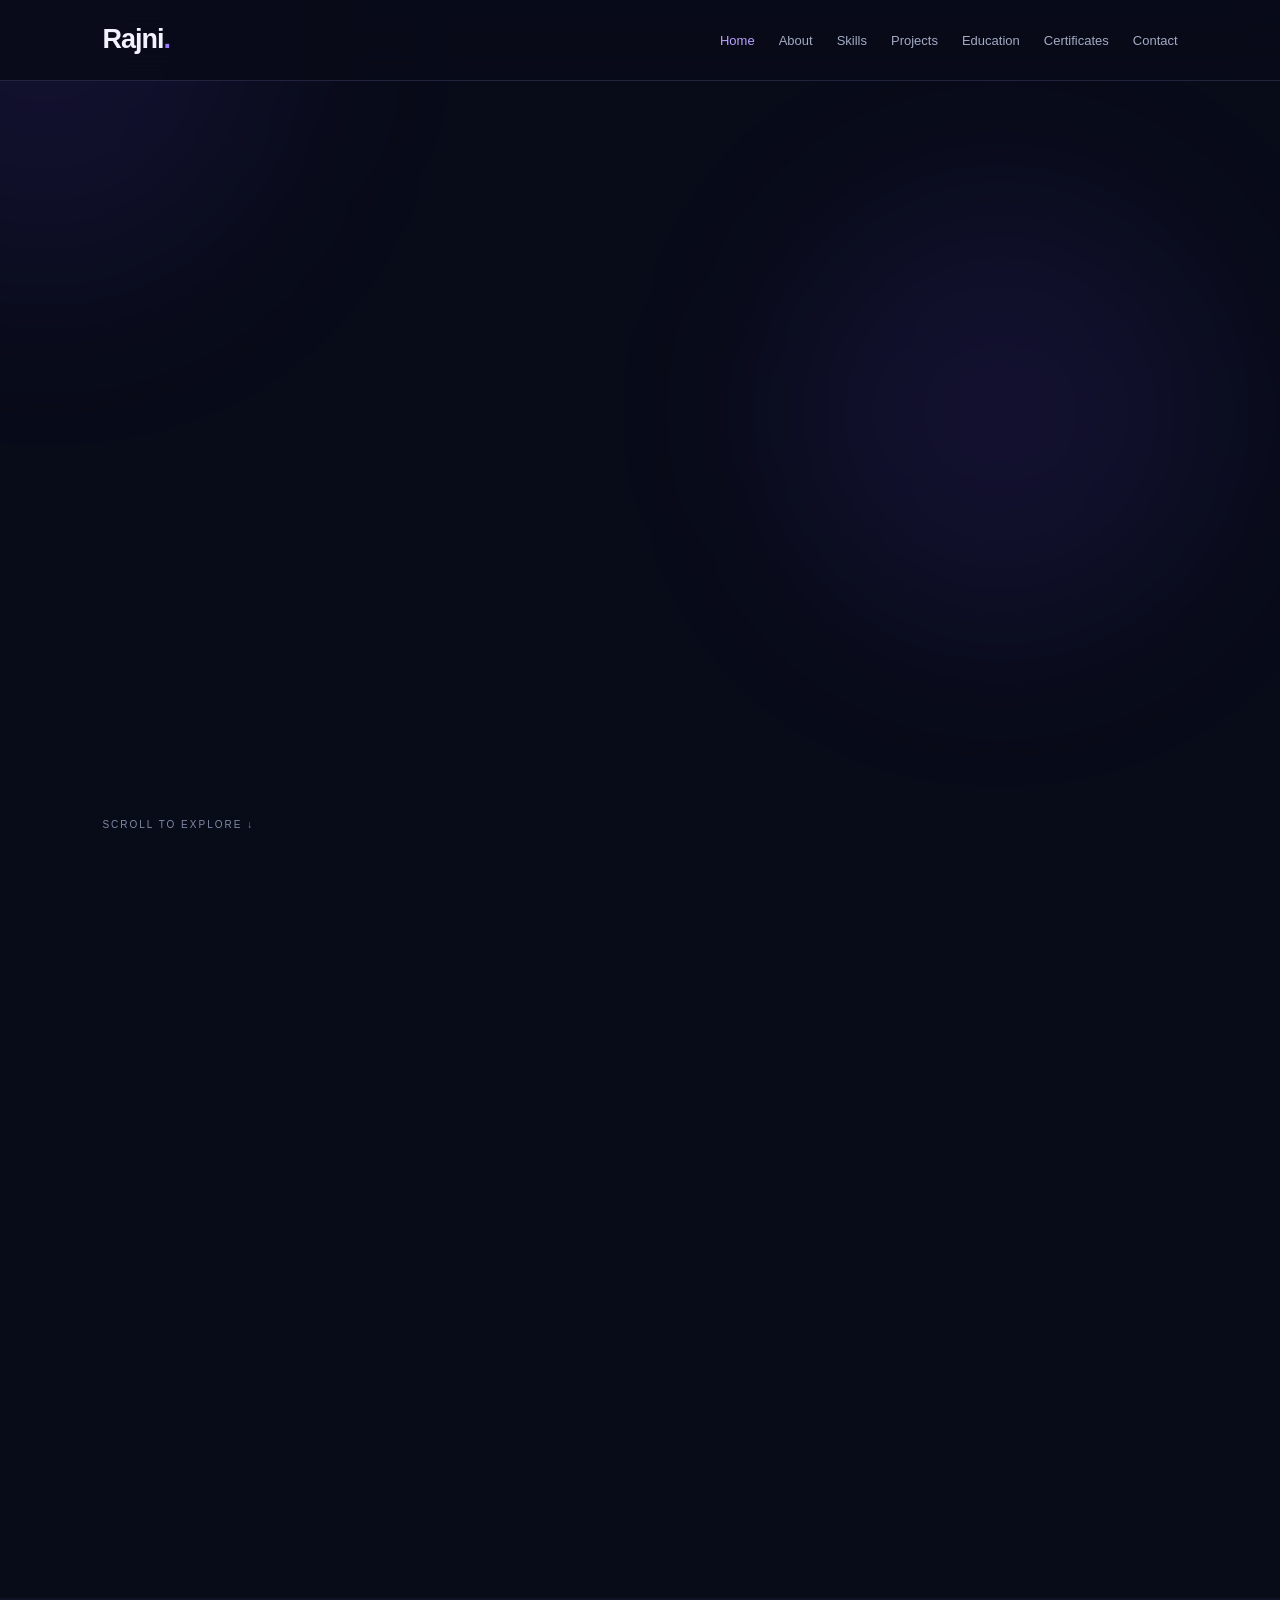
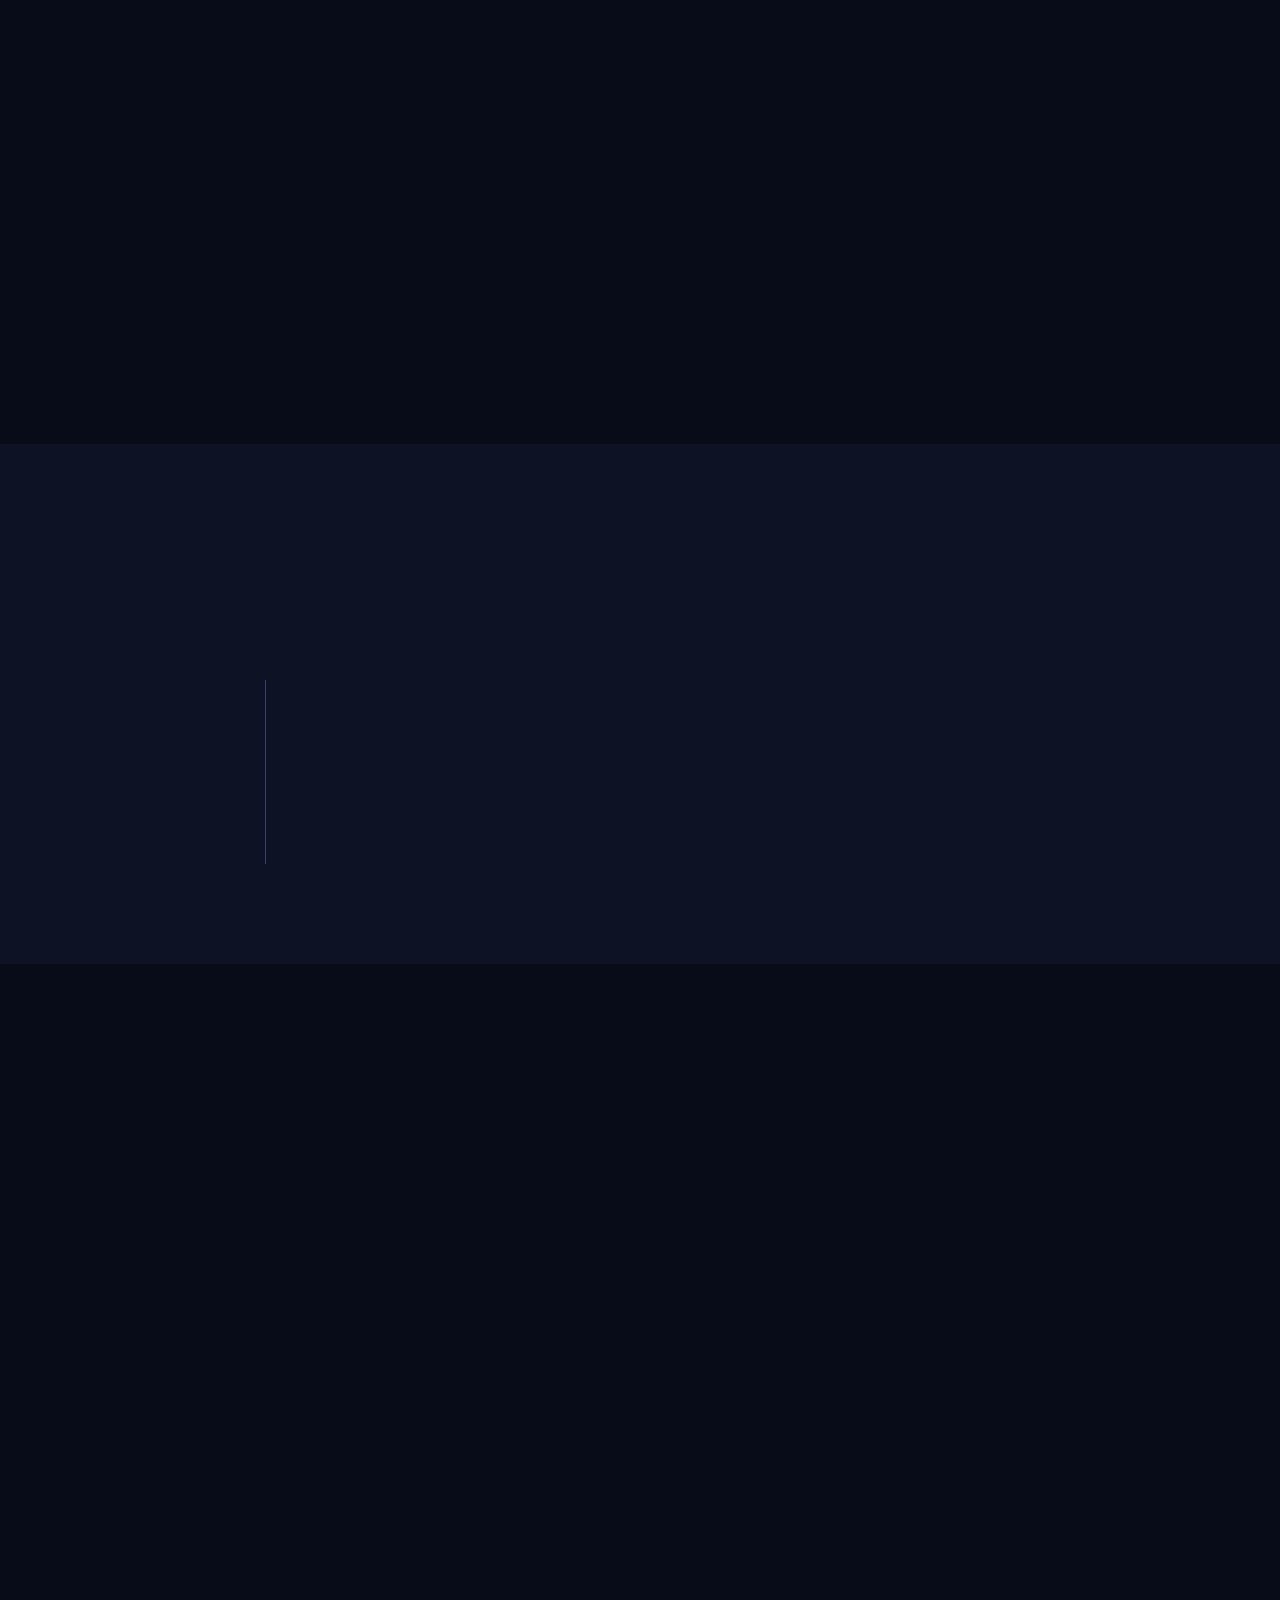
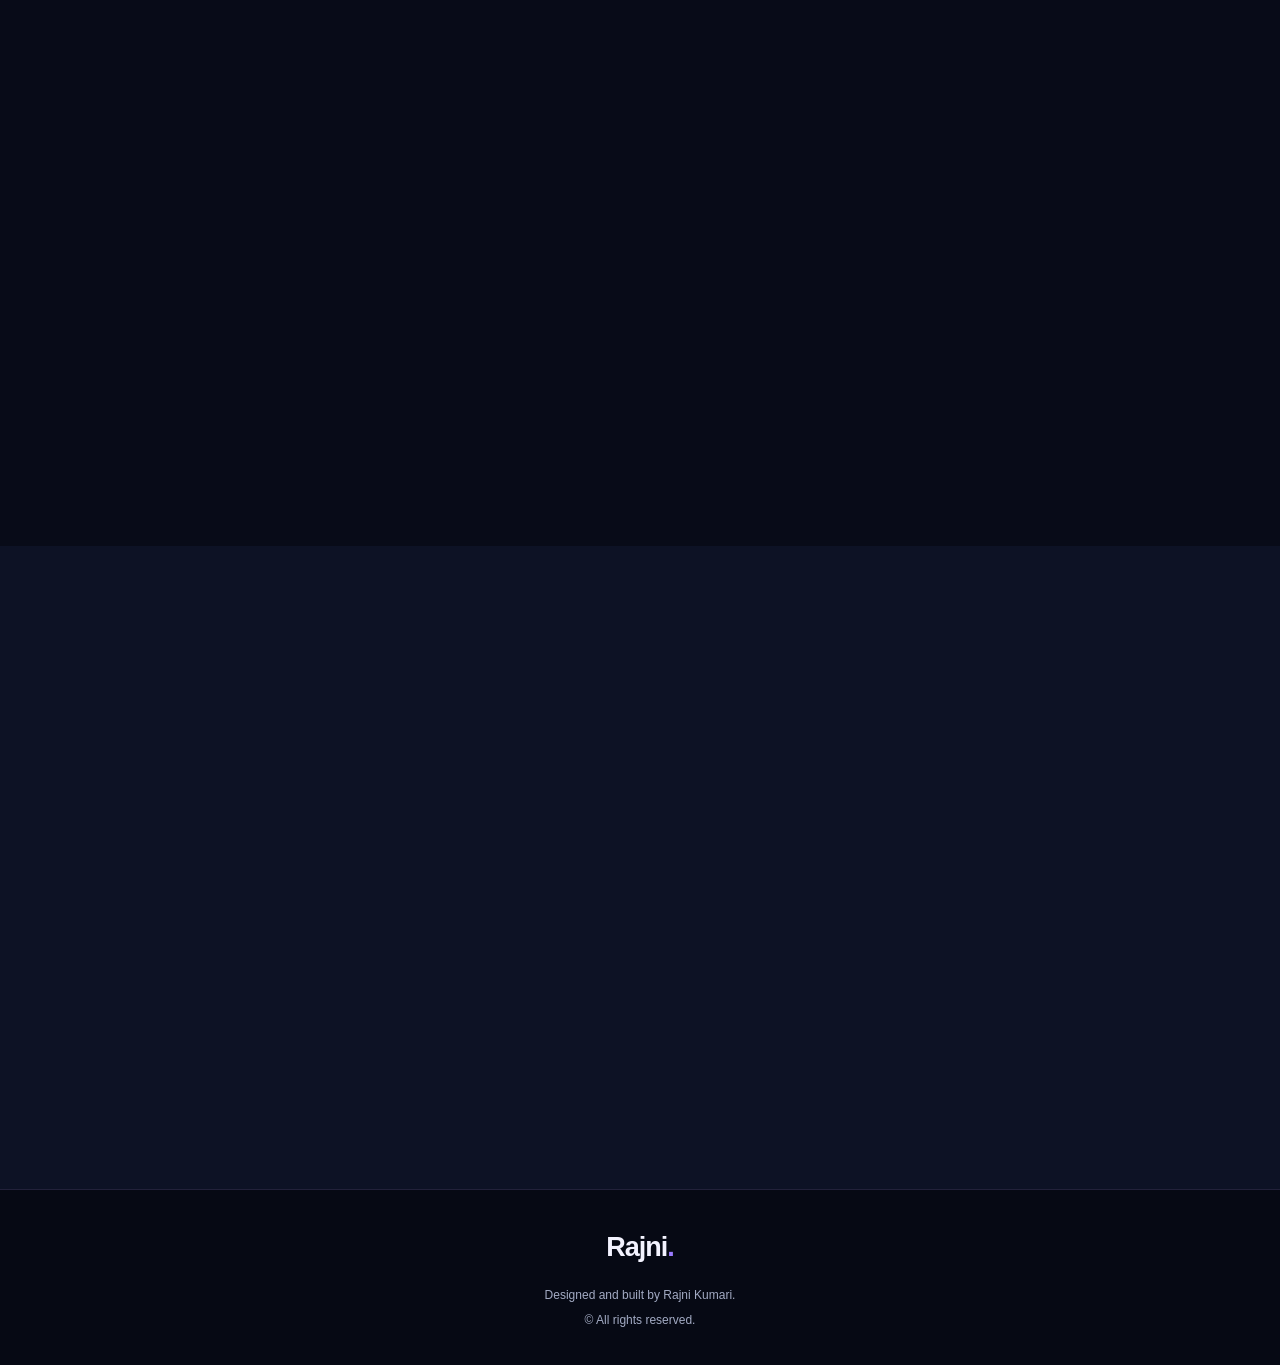
==== commit a05f73cc: "Update index.html" ====
--- a/index.html
+++ b/index.html
@@ -10,7 +10,7 @@
 
     <title>Rajni Kumari | Developer Portfolio</title>
 
-    <link rel="stylesheet" href="portfolio.css">
+    <link rel="stylesheet" href="style.css">
 </head>
 
 <body>
@@ -581,7 +581,7 @@
         ↑
     </button>
 
-    <script src="portfolio.js"></script>
+    <script src="script.js"></script>
 </body>
 </html>
 
--- a/style.css
+++ b/style.css
@@ -0,0 +1,1274 @@
+
+/* =========================
+   1. RESET & THEME
+========================= */
+
+:root {
+    --bg: #080b18;
+    --bg-alt: #0d1225;
+    --card: #11182d;
+    --card-hover: #171f39;
+    --purple: #9b7bff;
+    --purple-light: #b9a4ff;
+    --pink: #ed8bff;
+    --text: #f3f3ff;
+    --muted: #a3abc4;
+    --border: rgba(177, 155, 255, 0.16);
+    --gradient: linear-gradient(110deg, #a78bfa, #ed8bff);
+}
+
+* {
+    margin: 0;
+    padding: 0;
+    box-sizing: border-box;
+    scroll-behavior: smooth;
+}
+
+html {
+    scroll-padding-top: 90px;
+}
+
+body {
+    font-family: "Segoe UI", Arial, sans-serif;
+    background: var(--bg);
+    color: var(--text);
+    line-height: 1.7;
+    overflow-x: hidden;
+}
+
+body::before {
+    content: "";
+    position: fixed;
+    width: 450px;
+    height: 450px;
+    top: -180px;
+    left: -180px;
+    background: rgba(111, 74, 255, 0.10);
+    filter: blur(100px);
+    border-radius: 50%;
+    pointer-events: none;
+    z-index: -1;
+}
+
+a {
+    color: inherit;
+}
+
+button,
+a {
+    -webkit-tap-highlight-color: transparent;
+}
+
+::selection {
+    background: #8c6aff;
+    color: white;
+}
+
+.section {
+    padding: 100px 8%;
+}
+
+.section-alt {
+    background: var(--bg-alt);
+}
+
+.gradient-text {
+    background: var(--gradient);
+    -webkit-background-clip: text;
+    background-clip: text;
+    color: transparent;
+}
+
+.eyebrow {
+    color: var(--purple-light);
+    font-size: 12px;
+    font-weight: 800;
+    letter-spacing: 3px;
+    margin-bottom: 12px;
+}
+
+
+/* =========================
+   2. NAVIGATION
+========================= */
+
+.header {
+    position: sticky;
+    top: 0;
+    z-index: 1000;
+    background: rgba(8, 11, 24, 0.88);
+    backdrop-filter: blur(18px);
+    border-bottom: 1px solid var(--border);
+}
+
+.navbar {
+    width: 100%;
+    max-width: 1450px;
+    margin: auto;
+    padding: 17px 8%;
+    display: flex;
+    justify-content: space-between;
+    align-items: center;
+    gap: 25px;
+}
+
+.logo {
+    font-size: 27px;
+    font-weight: 800;
+    letter-spacing: -1px;
+    text-decoration: none;
+}
+
+.logo span {
+    color: var(--purple);
+}
+
+.nav-links {
+    list-style: none;
+    display: flex;
+    align-items: center;
+    gap: 24px;
+}
+
+.nav-link {
+    color: var(--muted);
+    font-size: 13px;
+    text-decoration: none;
+    transition: color 0.25s ease;
+}
+
+.nav-link:hover,
+.nav-link.active {
+    color: var(--purple-light);
+}
+
+.menu-toggle {
+    display: none;
+    color: var(--text);
+    background: var(--card);
+    border: 1px solid var(--border);
+    border-radius: 8px;
+    padding: 7px 12px;
+    font-size: 23px;
+    cursor: pointer;
+}
+
+
+/* =========================
+   3. HERO SECTION
+========================= */
+
+.hero {
+    min-height: 680px;
+    min-height: min(780px, calc(100svh - 65px));
+    display: grid;
+    grid-template-columns: 1.1fr 0.9fr;
+    align-items: center;
+    gap: 45px;
+    position: relative;
+    overflow: hidden;
+    padding-top: 80px;
+    padding-bottom: 115px;
+}
+
+.hero::after {
+    content: "";
+    position: absolute;
+    width: 430px;
+    height: 430px;
+    right: 5%;
+    top: 15%;
+    background: rgba(113, 74, 255, 0.10);
+    filter: blur(90px);
+    border-radius: 50%;
+    pointer-events: none;
+}
+
+.hero-content {
+    position: relative;
+    z-index: 2;
+}
+
+.availability {
+    display: inline-flex;
+    align-items: center;
+    gap: 9px;
+    border: 1px solid var(--border);
+    background: rgba(17, 24, 45, 0.8);
+    padding: 8px 13px;
+    border-radius: 30px;
+    color: #d0d5e8;
+    font-size: 12px;
+    margin-bottom: 28px;
+}
+
+.status-dot {
+    width: 8px;
+    height: 8px;
+    background: #62e6ac;
+    border-radius: 50%;
+    box-shadow: 0 0 12px rgba(98, 230, 172, 0.7);
+}
+
+.hero h1 {
+    font-size: clamp(38px, 5vw, 65px);
+    line-height: 1.15;
+    letter-spacing: -2px;
+    margin-bottom: 20px;
+}
+
+.hero-role {
+    min-height: 38px;
+    font-size: clamp(18px, 2.2vw, 25px);
+    font-weight: 500;
+    margin-bottom: 22px;
+}
+
+#typing-text {
+    color: var(--purple-light);
+}
+
+.cursor {
+    color: var(--pink);
+    animation: blink 0.8s steps(2, start) infinite;
+}
+
+.hero-description {
+    color: var(--muted);
+    font-size: 16px;
+    max-width: 570px;
+    margin-bottom: 30px;
+}
+
+.hero-buttons {
+    display: flex;
+    flex-wrap: wrap;
+    gap: 13px;
+}
+
+.btn {
+    display: inline-flex;
+    justify-content: center;
+    align-items: center;
+    gap: 10px;
+    padding: 12px 19px;
+    border-radius: 8px;
+    font-size: 14px;
+    font-weight: 700;
+    text-decoration: none;
+    transition: transform 0.25s, box-shadow 0.25s, background 0.25s;
+}
+
+.btn:hover {
+    transform: translateY(-3px);
+}
+
+.btn-primary {
+    color: white;
+    background: linear-gradient(110deg, #7855e8, #a16bfa);
+    box-shadow: 0 8px 28px rgba(124, 85, 232, 0.22);
+}
+
+.btn-primary:hover {
+    box-shadow: 0 10px 32px rgba(124, 85, 232, 0.4);
+}
+
+.btn-outline {
+    color: var(--text);
+    border: 1px solid var(--border);
+    background: rgba(17, 24, 45, 0.6);
+}
+
+.btn-outline:hover {
+    border-color: var(--purple);
+}
+
+.social-links {
+    display: flex;
+    gap: 24px;
+    flex-wrap: wrap;
+    margin-top: 30px;
+}
+
+.social-links a {
+    color: var(--muted);
+    font-size: 13px;
+    text-decoration: none;
+    transition: color 0.2s;
+}
+
+.social-links a:hover {
+    color: var(--purple-light);
+}
+
+
+/* =========================
+   4. HERO PROFILE CARD
+========================= */
+
+.hero-visual {
+    position: relative;
+    min-height: 420px;
+    display: flex;
+    justify-content: center;
+    align-items: center;
+    z-index: 1;
+}
+
+.profile-card {
+    width: 100%;
+    max-width: 355px;
+    padding: 25px;
+    border: 1px solid rgba(177, 155, 255, 0.25);
+    border-radius: 18px;
+    background: linear-gradient(
+        145deg,
+        rgba(24, 30, 57, 0.97),
+        rgba(12, 16, 34, 0.97)
+    );
+    box-shadow:
+        0 25px 90px rgba(0, 0, 0, 0.35),
+        0 0 45px rgba(133, 91, 255, 0.10);
+    position: relative;
+    z-index: 2;
+    animation: float 5s ease-in-out infinite;
+}
+
+.profile-top {
+    display: flex;
+    align-items: center;
+    gap: 7px;
+    margin-bottom: 25px;
+}
+
+.window-dot {
+    width: 9px;
+    height: 9px;
+    border-radius: 50%;
+}
+
+.purple {
+    background: #a78bfa;
+}
+
+.pink {
+    background: #ed8bff;
+}
+
+.blue {
+    background: #62b5ff;
+}
+
+.profile-label {
+    margin-left: auto;
+    color: var(--muted);
+    font-size: 11px;
+}
+
+.profile-avatar {
+    width: 105px;
+    height: 105px;
+    margin: 0 auto 17px;
+    display: grid;
+    place-items: center;
+    border-radius: 30px;
+    background: linear-gradient(135deg, #7755df, #d28aff);
+    color: white;
+    font-size: 38px;
+    font-weight: 800;
+    box-shadow: 0 10px 35px rgba(142, 102, 255, 0.28);
+}
+
+.profile-card h3 {
+    text-align: center;
+    font-size: 23px;
+}
+
+.profile-subtitle {
+    text-align: center;
+    color: var(--muted);
+    font-size: 13px;
+    margin-top: 3px;
+}
+
+.profile-divider {
+    height: 1px;
+    background: var(--border);
+    margin: 22px 0;
+}
+
+.profile-info {
+    display: flex;
+    justify-content: space-between;
+    align-items: center;
+    gap: 10px;
+    margin: 12px 0;
+}
+
+.profile-info span {
+    color: var(--muted);
+    font-size: 12px;
+}
+
+.profile-info strong {
+    font-size: 12px;
+    text-align: right;
+}
+
+.code-line {
+    margin-top: 22px;
+    padding: 12px;
+    background: rgba(4, 7, 18, 0.7);
+    border: 1px solid var(--border);
+    border-radius: 7px;
+    color: #d4d7f5;
+    font-size: 11px;
+    overflow-wrap: anywhere;
+}
+
+.code-line > span:first-child {
+    color: #c5a0ff;
+}
+
+.code-string {
+    color: #81e6bd;
+}
+
+.orbit {
+    position: absolute;
+    border: 1px solid rgba(167, 139, 250, 0.17);
+    border-radius: 50%;
+    pointer-events: none;
+}
+
+.orbit-one {
+    width: 400px;
+    height: 400px;
+    animation: rotate 22s linear infinite;
+}
+
+.orbit-two {
+    width: 470px;
+    height: 470px;
+    border-style: dashed;
+    animation: rotate 35s linear infinite reverse;
+}
+
+.floating-badge {
+    position: absolute;
+    z-index: 3;
+    padding: 9px 13px;
+    background: #161c35;
+    border: 1px solid var(--border);
+    border-radius: 9px;
+    color: #e8e5ff;
+    font-size: 12px;
+    font-weight: 700;
+    box-shadow: 0 8px 25px rgba(0, 0, 0, 0.25);
+    animation: float 4s ease-in-out infinite;
+}
+
+.badge-python {
+    top: 40px;
+    left: 0;
+}
+
+.badge-html {
+    right: -5px;
+    top: 115px;
+    animation-delay: -1.5s;
+}
+
+.badge-data {
+    bottom: 40px;
+    left: 10px;
+    animation-delay: -2.5s;
+}
+
+.scroll-hint {
+    position: absolute;
+    bottom: 28px;
+    left: 8%;
+    color: #8189a7;
+    font-size: 10px;
+    letter-spacing: 2px;
+    text-decoration: none;
+}
+
+
+/* =========================
+   5. SECTION HEADINGS
+========================= */
+
+.section-heading {
+    text-align: center;
+    max-width: 680px;
+    margin: 0 auto 50px;
+}
+
+.section-heading h2,
+.resume-box h2 {
+    font-size: clamp(30px, 4vw, 43px);
+    line-height: 1.25;
+    letter-spacing: -1px;
+    margin-bottom: 13px;
+}
+
+.section-heading > p:last-child,
+.resume-box > p:not(.eyebrow) {
+    color: var(--muted);
+    font-size: 15px;
+}
+
+
+/* =========================
+   6. ABOUT
+========================= */
+
+.about-grid {
+    display: grid;
+    grid-template-columns: 0.9fr 1.1fr;
+    gap: 45px;
+    align-items: start;
+}
+
+.about-text h3 {
+    font-size: 27px;
+    line-height: 1.4;
+    margin-bottom: 20px;
+}
+
+.about-text p {
+    color: var(--muted);
+    margin-bottom: 16px;
+    font-size: 15px;
+}
+
+.text-link {
+    display: inline-flex;
+    gap: 9px;
+    margin-top: 12px;
+    color: var(--purple-light);
+    text-decoration: none;
+    font-weight: 700;
+}
+
+.text-link span {
+    transition: transform 0.2s;
+}
+
+.text-link:hover span {
+    transform: translateX(5px);
+}
+
+.about-highlights {
+    display: grid;
+    grid-template-columns: repeat(2, minmax(0, 1fr));
+    gap: 16px;
+}
+
+.highlight-card {
+    background: var(--card);
+    border: 1px solid var(--border);
+    padding: 22px;
+    border-radius: 13px;
+    transition: transform 0.25s, border-color 0.25s;
+}
+
+.highlight-card:hover {
+    transform: translateY(-5px);
+    border-color: rgba(177, 155, 255, 0.5);
+}
+
+.highlight-icon {
+    font-size: 24px;
+}
+
+.highlight-card h3 {
+    font-size: 15px;
+    margin: 13px 0 7px;
+}
+
+.highlight-card p {
+    color: var(--muted);
+    font-size: 12px;
+    line-height: 1.7;
+}
+
+
+/* =========================
+   7. SKILLS
+========================= */
+
+.skills-grid {
+    display: grid;
+    grid-template-columns: repeat(3, minmax(0, 1fr));
+    gap: 22px;
+}
+
+.skill-card {
+    background: var(--card);
+    border: 1px solid var(--border);
+    padding: 27px;
+    border-radius: 14px;
+    transition: transform 0.3s, border-color 0.3s, background 0.3s;
+}
+
+.skill-card:hover {
+    transform: translateY(-6px);
+    background: var(--card-hover);
+    border-color: rgba(177, 155, 255, 0.5);
+}
+
+.skill-icon {
+    font-size: 29px;
+    margin-bottom: 17px;
+}
+
+.skill-card h3 {
+    font-size: 19px;
+    margin-bottom: 10px;
+}
+
+.skill-card > p {
+    color: var(--muted);
+    font-size: 13px;
+    margin-bottom: 20px;
+}
+
+.skill-tags,
+.project-tags {
+    display: flex;
+    flex-wrap: wrap;
+    gap: 8px;
+}
+
+.skill-tags span,
+.project-tags span {
+    font-size: 11px;
+    color: #d6cbff;
+    background: rgba(142, 105, 255, 0.11);
+    border: 1px solid rgba(167, 139, 250, 0.16);
+    padding: 5px 9px;
+    border-radius: 5px;
+}
+
+
+/* =========================
+   8. PROJECTS
+========================= */
+
+.project-grid {
+    display: grid;
+    grid-template-columns: repeat(2, minmax(0, 1fr));
+    gap: 23px;
+}
+
+.project-card {
+    padding: 27px;
+    border-radius: 14px;
+    background: linear-gradient(145deg, #121a31, #0e1427);
+    border: 1px solid var(--border);
+    display: flex;
+    flex-direction: column;
+    transition: transform 0.3s, border-color 0.3s, box-shadow 0.3s;
+}
+
+.project-card:hover {
+    transform: translateY(-6px);
+    border-color: rgba(167, 139, 250, 0.48);
+    box-shadow: 0 18px 40px rgba(0, 0, 0, 0.2);
+}
+
+.project-top {
+    display: flex;
+    justify-content: space-between;
+    align-items: center;
+    margin-bottom: 20px;
+}
+
+.project-number {
+    color: var(--purple-light);
+    font-size: 10px;
+    font-weight: 800;
+    letter-spacing: 1.5px;
+}
+
+.project-symbol {
+    width: 44px;
+    height: 44px;
+    display: grid;
+    place-items: center;
+    border-radius: 11px;
+    background: rgba(142, 105, 255, 0.13);
+    font-size: 22px;
+}
+
+.project-card h3 {
+    font-size: 21px;
+    margin-bottom: 12px;
+}
+
+.project-card > p {
+    color: var(--muted);
+    font-size: 14px;
+    margin-bottom: 22px;
+}
+
+.project-tags {
+    margin-top: auto;
+    margin-bottom: 23px;
+}
+
+.project-links {
+    display: flex;
+    gap: 20px;
+    flex-wrap: wrap;
+    border-top: 1px solid var(--border);
+    padding-top: 18px;
+}
+
+.project-links a {
+    color: var(--purple-light);
+    font-size: 12px;
+    font-weight: 700;
+    text-decoration: none;
+    transition: color 0.2s;
+}
+
+.project-links a:hover {
+    color: var(--pink);
+}
+
+
+/* =========================
+   9. EDUCATION TIMELINE
+========================= */
+
+.timeline {
+    max-width: 750px;
+    margin: auto;
+    border-left: 1px solid rgba(167, 139, 250, 0.35);
+    padding-left: 30px;
+}
+
+.timeline-item {
+    position: relative;
+}
+
+.timeline-dot {
+    position: absolute;
+    left: -37px;
+    top: 27px;
+    width: 13px;
+    height: 13px;
+    border: 3px solid var(--bg-alt);
+    background: var(--purple);
+    border-radius: 50%;
+    box-shadow: 0 0 15px rgba(167, 139, 250, 0.6);
+}
+
+.timeline-card {
+    background: var(--card);
+    border: 1px solid var(--border);
+    border-radius: 12px;
+    padding: 25px;
+}
+
+.timeline-date {
+    display: inline-block;
+    color: var(--purple-light);
+    font-size: 12px;
+    margin-bottom: 9px;
+}
+
+.timeline-card h3 {
+    font-size: 20px;
+    margin-bottom: 9px;
+}
+
+.timeline-card p {
+    color: #d8dcef;
+    font-size: 14px;
+}
+
+.timeline-card .muted {
+    color: var(--muted);
+    margin-top: 7px;
+}
+
+
+/* =========================
+   10. CERTIFICATIONS
+========================= */
+
+.cert-grid {
+    display: grid;
+    grid-template-columns: repeat(2, minmax(0, 1fr));
+    gap: 20px;
+}
+
+.cert-card {
+    background: var(--card);
+    border: 1px solid var(--border);
+    border-radius: 12px;
+    padding: 24px;
+    transition: transform 0.25s, border-color 0.25s;
+}
+
+.cert-card:hover {
+    transform: translateY(-4px);
+    border-color: rgba(167, 139, 250, 0.5);
+}
+
+.cert-icon {
+    display: inline-block;
+    font-size: 25px;
+    margin-bottom: 14px;
+}
+
+.cert-card h3 {
+    font-size: 17px;
+    line-height: 1.5;
+    margin-bottom: 8px;
+}
+
+.cert-card p {
+    color: var(--muted);
+    font-size: 13px;
+}
+
+.cert-date {
+    display: inline-block;
+    color: var(--purple-light);
+    font-size: 11px;
+    margin-top: 15px;
+}
+
+
+/* =========================
+   11. RESUME CTA
+========================= */
+
+.resume-section {
+    padding-top: 60px;
+    padding-bottom: 60px;
+}
+
+.resume-box {
+    max-width: 850px;
+    margin: auto;
+    text-align: center;
+    padding: 55px 25px;
+    border: 1px solid rgba(167, 139, 250, 0.28);
+    border-radius: 20px;
+    background:
+        radial-gradient(
+            ellipse at top,
+            rgba(124, 85, 232, 0.2),
+            transparent 65%
+        ),
+        var(--card);
+}
+
+.resume-box > p:not(.eyebrow) {
+    margin: 0 auto 25px;
+    max-width: 570px;
+}
+
+
+/* =========================
+   12. CONTACT
+========================= */
+
+.contact-card {
+    max-width: 680px;
+    margin: auto;
+    display: grid;
+    gap: 13px;
+}
+
+.contact-item {
+    display: flex;
+    align-items: center;
+    gap: 16px;
+    padding: 18px;
+    background: var(--card);
+    border: 1px solid var(--border);
+    border-radius: 11px;
+    text-decoration: none;
+    transition: transform 0.25s, border-color 0.25s;
+    min-width: 0;
+}
+
+.contact-item:hover {
+    transform: translateX(5px);
+    border-color: rgba(167, 139, 250, 0.5);
+}
+
+.contact-icon {
+    width: 43px;
+    height: 43px;
+    flex-shrink: 0;
+    display: grid;
+    place-items: center;
+    background: rgba(142, 105, 255, 0.13);
+    color: var(--purple-light);
+    border-radius: 10px;
+    font-size: 19px;
+    font-weight: 800;
+}
+
+.contact-item > span:nth-child(2) {
+    min-width: 0;
+    display: flex;
+    flex-direction: column;
+}
+
+.contact-item small {
+    color: var(--muted);
+    font-size: 11px;
+}
+
+.contact-item strong {
+    font-size: 14px;
+    overflow-wrap: anywhere;
+}
+
+.contact-arrow {
+    margin-left: auto;
+    color: var(--purple-light);
+}
+
+
+/* =========================
+   13. FOOTER & BACK TO TOP
+========================= */
+
+.footer {
+    border-top: 1px solid var(--border);
+    background: #060914;
+    padding: 35px 8%;
+    text-align: center;
+}
+
+.footer .logo {
+    display: inline-block;
+    margin-bottom: 10px;
+}
+
+.footer p {
+    color: var(--muted);
+    font-size: 12px;
+    margin-top: 4px;
+}
+
+.back-to-top {
+    position: fixed;
+    right: 22px;
+    bottom: 22px;
+    width: 43px;
+    height: 43px;
+    border: 1px solid var(--border);
+    border-radius: 10px;
+    color: white;
+    background: #6d4cce;
+    font-size: 22px;
+    cursor: pointer;
+    opacity: 0;
+    visibility: hidden;
+    transform: translateY(10px);
+    transition: 0.25s;
+    z-index: 900;
+}
+
+.back-to-top.visible {
+    opacity: 1;
+    visibility: visible;
+    transform: translateY(0);
+}
+
+
+/* =========================
+   14. SCROLL REVEAL
+========================= */
+
+.reveal {
+    opacity: 0;
+    transform: translateY(24px);
+    transition: opacity 0.7s ease, transform 0.7s ease;
+}
+
+.reveal.visible {
+    opacity: 1;
+    transform: translateY(0);
+}
+
+
+/* =========================
+   15. ANIMATIONS
+========================= */
+
+@keyframes blink {
+    to {
+        visibility: hidden;
+    }
+}
+
+@keyframes float {
+    0%, 100% {
+        transform: translateY(0);
+    }
+
+    50% {
+        transform: translateY(-10px);
+    }
+}
+
+@keyframes rotate {
+    from {
+        transform: rotate(0deg);
+    }
+
+    to {
+        transform: rotate(360deg);
+    }
+}
+
+
+/* =========================
+   16. TABLET
+========================= */
+
+@media (max-width: 1050px) {
+    .navbar {
+        padding-left: 5%;
+        padding-right: 5%;
+    }
+
+    .nav-links {
+        gap: 14px;
+    }
+
+    .nav-link {
+        font-size: 12px;
+    }
+
+    .section {
+        padding-left: 6%;
+        padding-right: 6%;
+    }
+
+    .hero {
+        gap: 25px;
+    }
+
+    .hero-visual {
+        transform: scale(0.9);
+    }
+
+    .skills-grid {
+        grid-template-columns: repeat(2, minmax(0, 1fr));
+    }
+}
+
+
+/* =========================
+   17. MOBILE NAVIGATION
+========================= */
+
+@media (max-width: 760px) {
+    .navbar {
+        padding: 14px 6%;
+    }
+
+    .menu-toggle {
+        display: block;
+    }
+
+    .nav-links {
+        display: none;
+        position: absolute;
+        top: 100%;
+        left: 0;
+        right: 0;
+        padding: 16px 6% 22px;
+        flex-direction: column;
+        align-items: stretch;
+        gap: 0;
+        background: rgba(8, 11, 24, 0.98);
+        border-bottom: 1px solid var(--border);
+    }
+
+    .nav-links.open {
+        display: flex;
+    }
+
+    .nav-links li a {
+        display: block;
+        padding: 12px 0;
+        font-size: 14px;
+        border-bottom: 1px solid rgba(177, 155, 255, 0.08);
+    }
+
+    .hero {
+        grid-template-columns: 1fr;
+        min-height: auto;
+        padding-top: 70px;
+        padding-bottom: 90px;
+        gap: 25px;
+    }
+
+    .hero-content {
+        text-align: center;
+    }
+
+    .hero-description {
+        margin-left: auto;
+        margin-right: auto;
+    }
+
+    .hero-buttons,
+    .social-links {
+        justify-content: center;
+    }
+
+    .hero-visual {
+        min-height: 410px;
+        transform: none;
+    }
+
+    .profile-card {
+        max-width: 330px;
+    }
+
+    .orbit-one {
+        width: 350px;
+        height: 350px;
+    }
+
+    .orbit-two {
+        width: 390px;
+        height: 390px;
+    }
+
+    .scroll-hint {
+        left: 0;
+        right: 0;
+        text-align: center;
+    }
+
+    .about-grid {
+        grid-template-columns: 1fr;
+        gap: 35px;
+    }
+
+    .project-grid,
+    .cert-grid {
+        grid-template-columns: 1fr;
+    }
+
+    .section {
+        padding-top: 75px;
+        padding-bottom: 75px;
+    }
+}
+
+
+/* =========================
+   18. SMALL MOBILE
+========================= */
+
+@media (max-width: 480px) {
+    .hero h1 {
+        font-size: 37px;
+        letter-spacing: -1.5px;
+    }
+
+    .hero-role {
+        font-size: 18px;
+    }
+
+    .availability {
+        font-size: 10px;
+    }
+
+    .hero-buttons {
+        flex-direction: column;
+        align-items: stretch;
+    }
+
+    .social-links {
+        gap: 15px;
+    }
+
+    .hero-visual {
+        min-height: 370px;
+    }
+
+    .profile-card {
+        padding: 20px;
+    }
+
+    .badge-python {
+        left: -4px;
+        top: 20px;
+    }
+
+    .badge-html {
+        right: -4px;
+        top: 80px;
+    }
+
+    .badge-data {
+        bottom: 10px;
+        left: 0;
+    }
+
+    .about-highlights,
+    .skills-grid {
+        grid-template-columns: 1fr;
+    }
+
+    .highlight-card,
+    .skill-card,
+    .project-card,
+    .cert-card {
+        padding: 21px;
+    }
+
+    .section-heading {
+        margin-bottom: 35px;
+    }
+
+    .contact-item {
+        padding: 14px;
+        gap: 11px;
+    }
+
+    .contact-item strong {
+        font-size: 12px;
+    }
+
+    .resume-box {
+        padding: 40px 18px;
+    }
+}
+
+
+/* Respect reduced-motion preferences */
+@media (prefers-reduced-motion: reduce) {
+    *,
+    *::before,
+    *::after {
+        scroll-behavior: auto !important;
+        animation-duration: 0.01ms !important;
+        animation-iteration-count: 1 !important;
+        transition-duration: 0.01ms !important;
+    }
+
+    .reveal {
+        opacity: 1;
+        transform: none;
+    }
+}
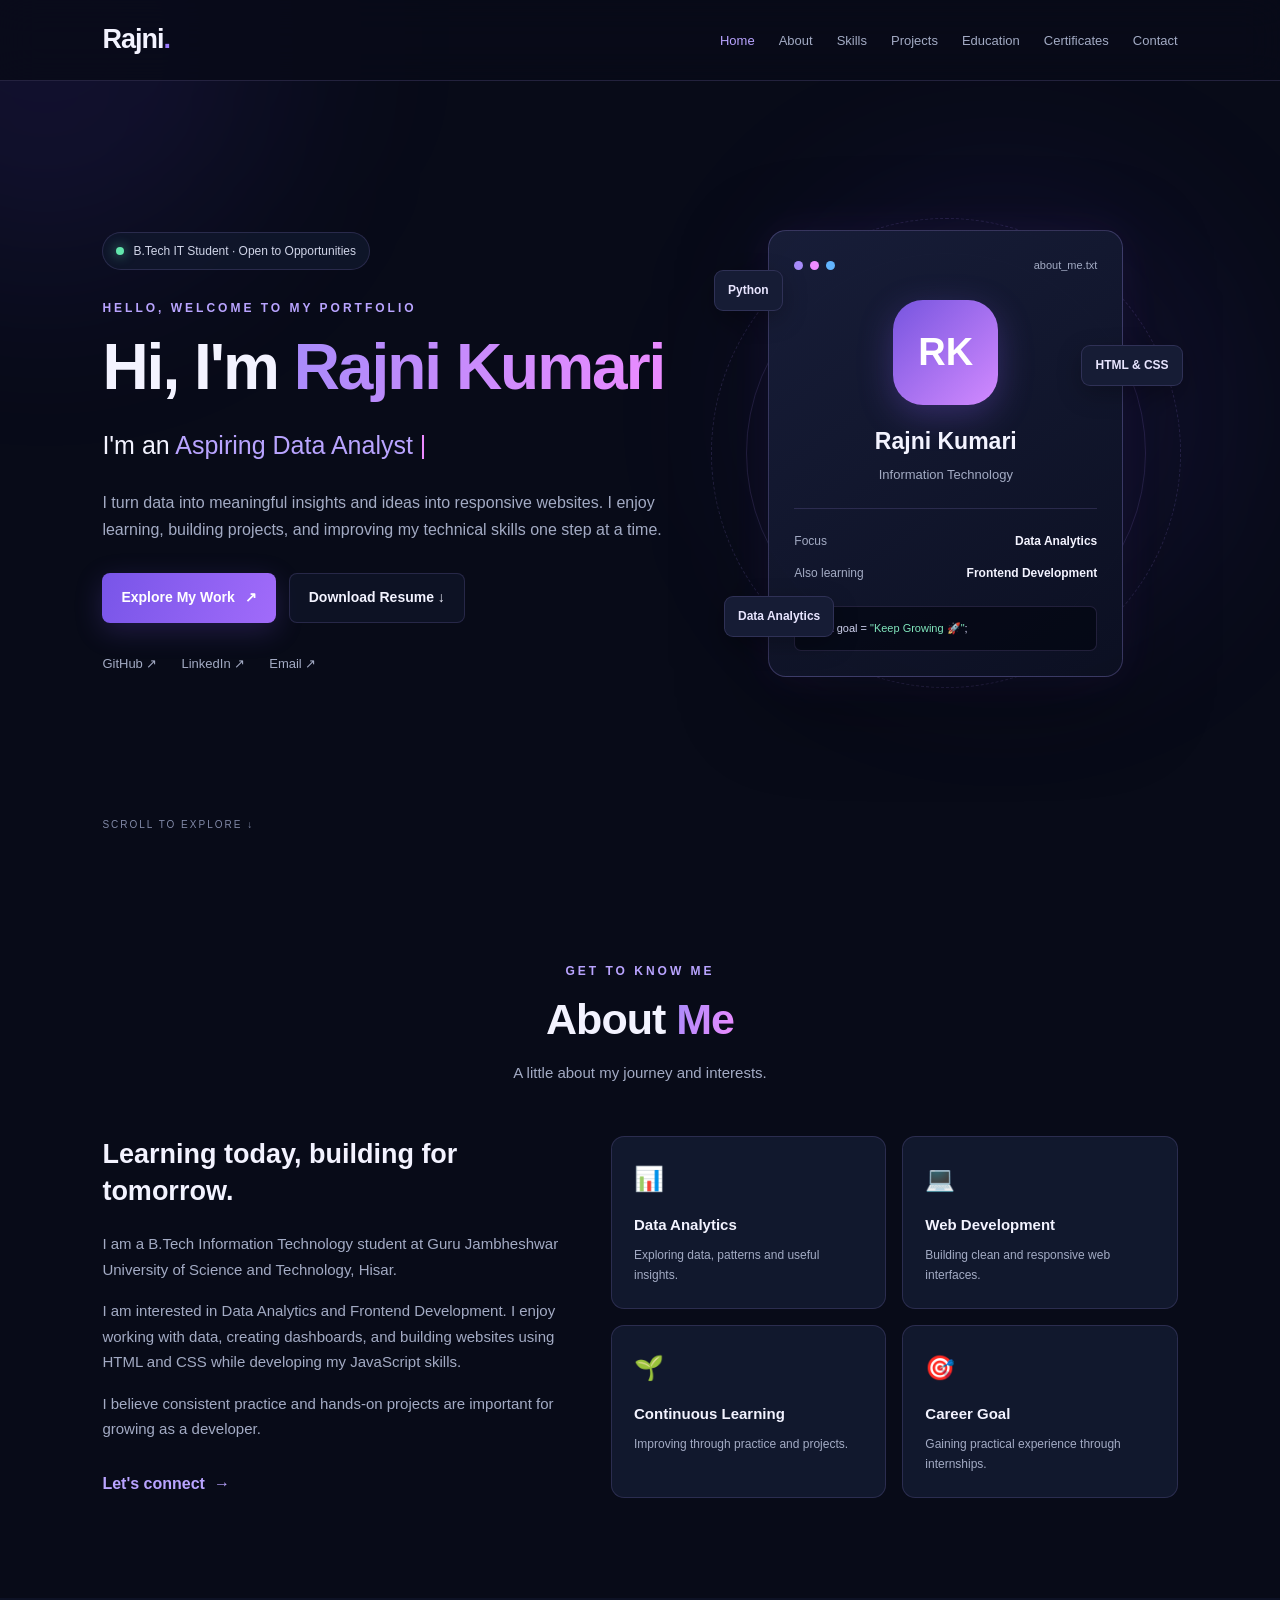
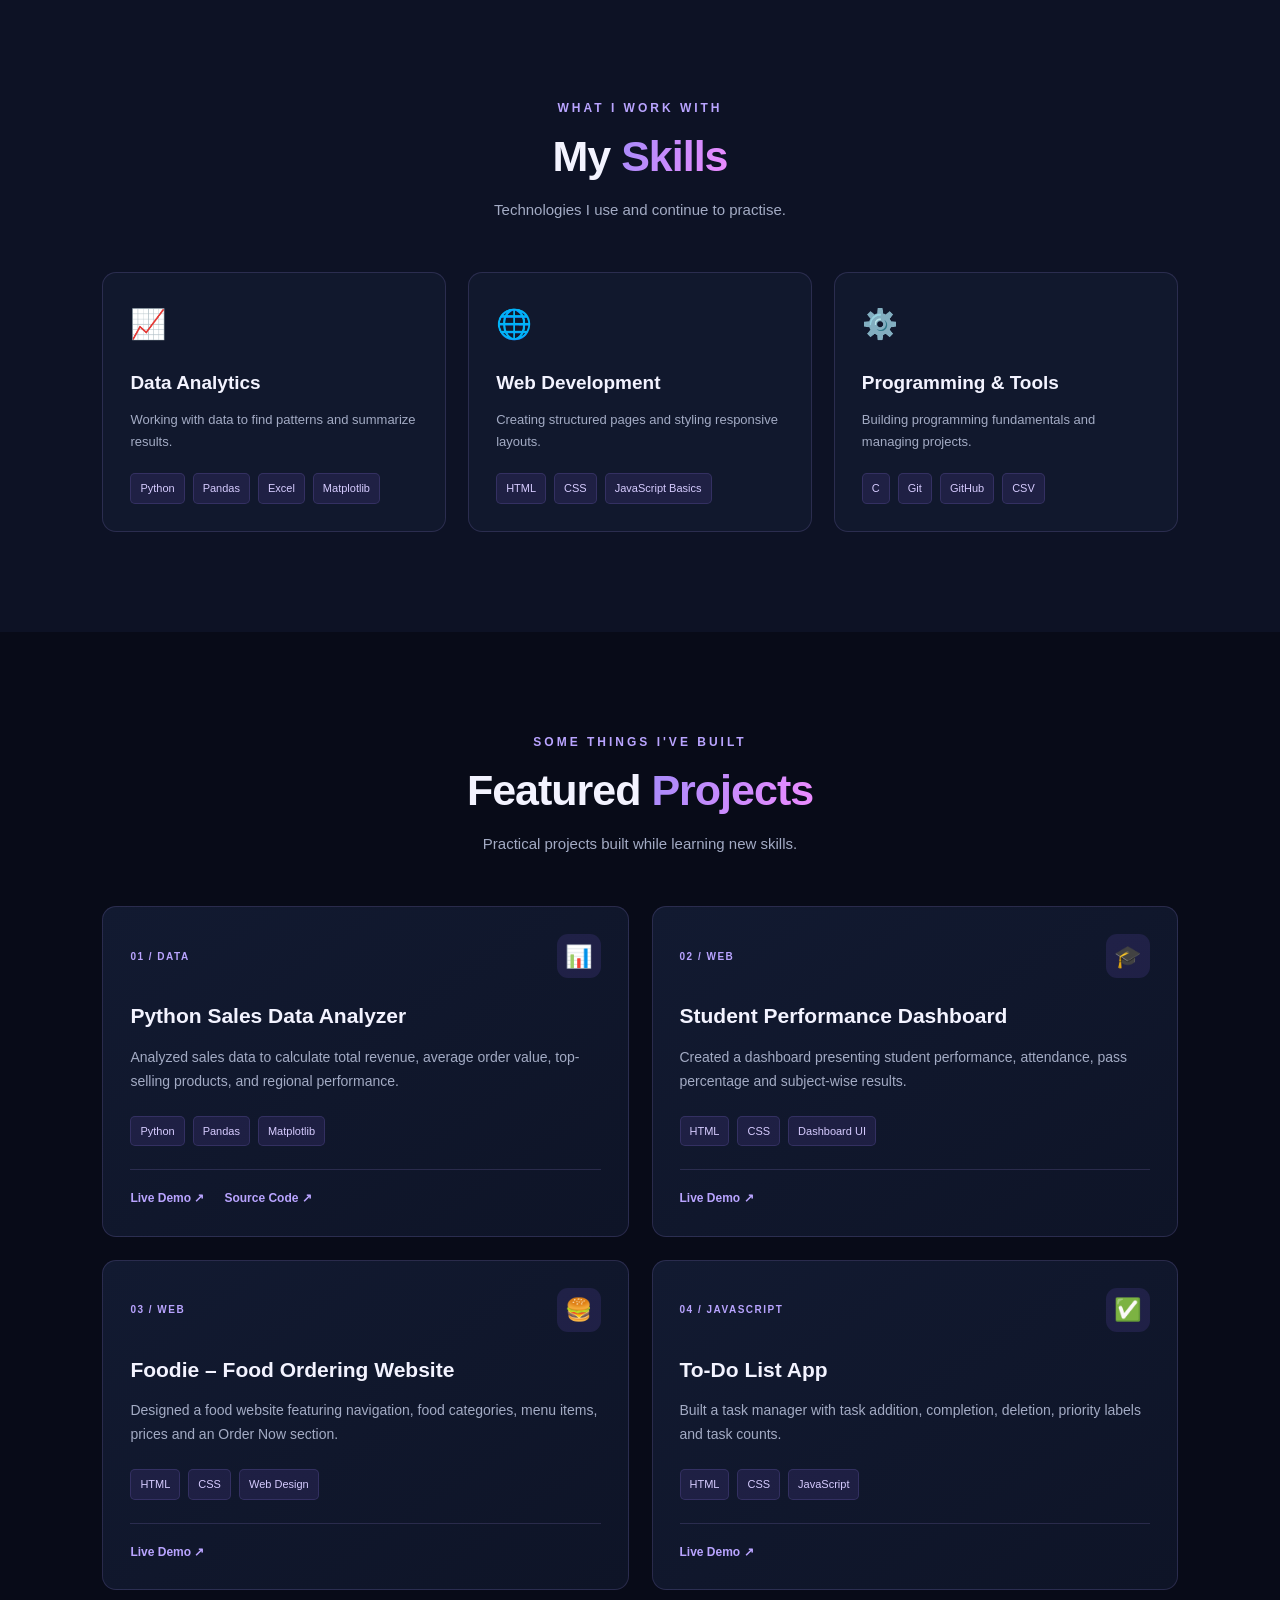
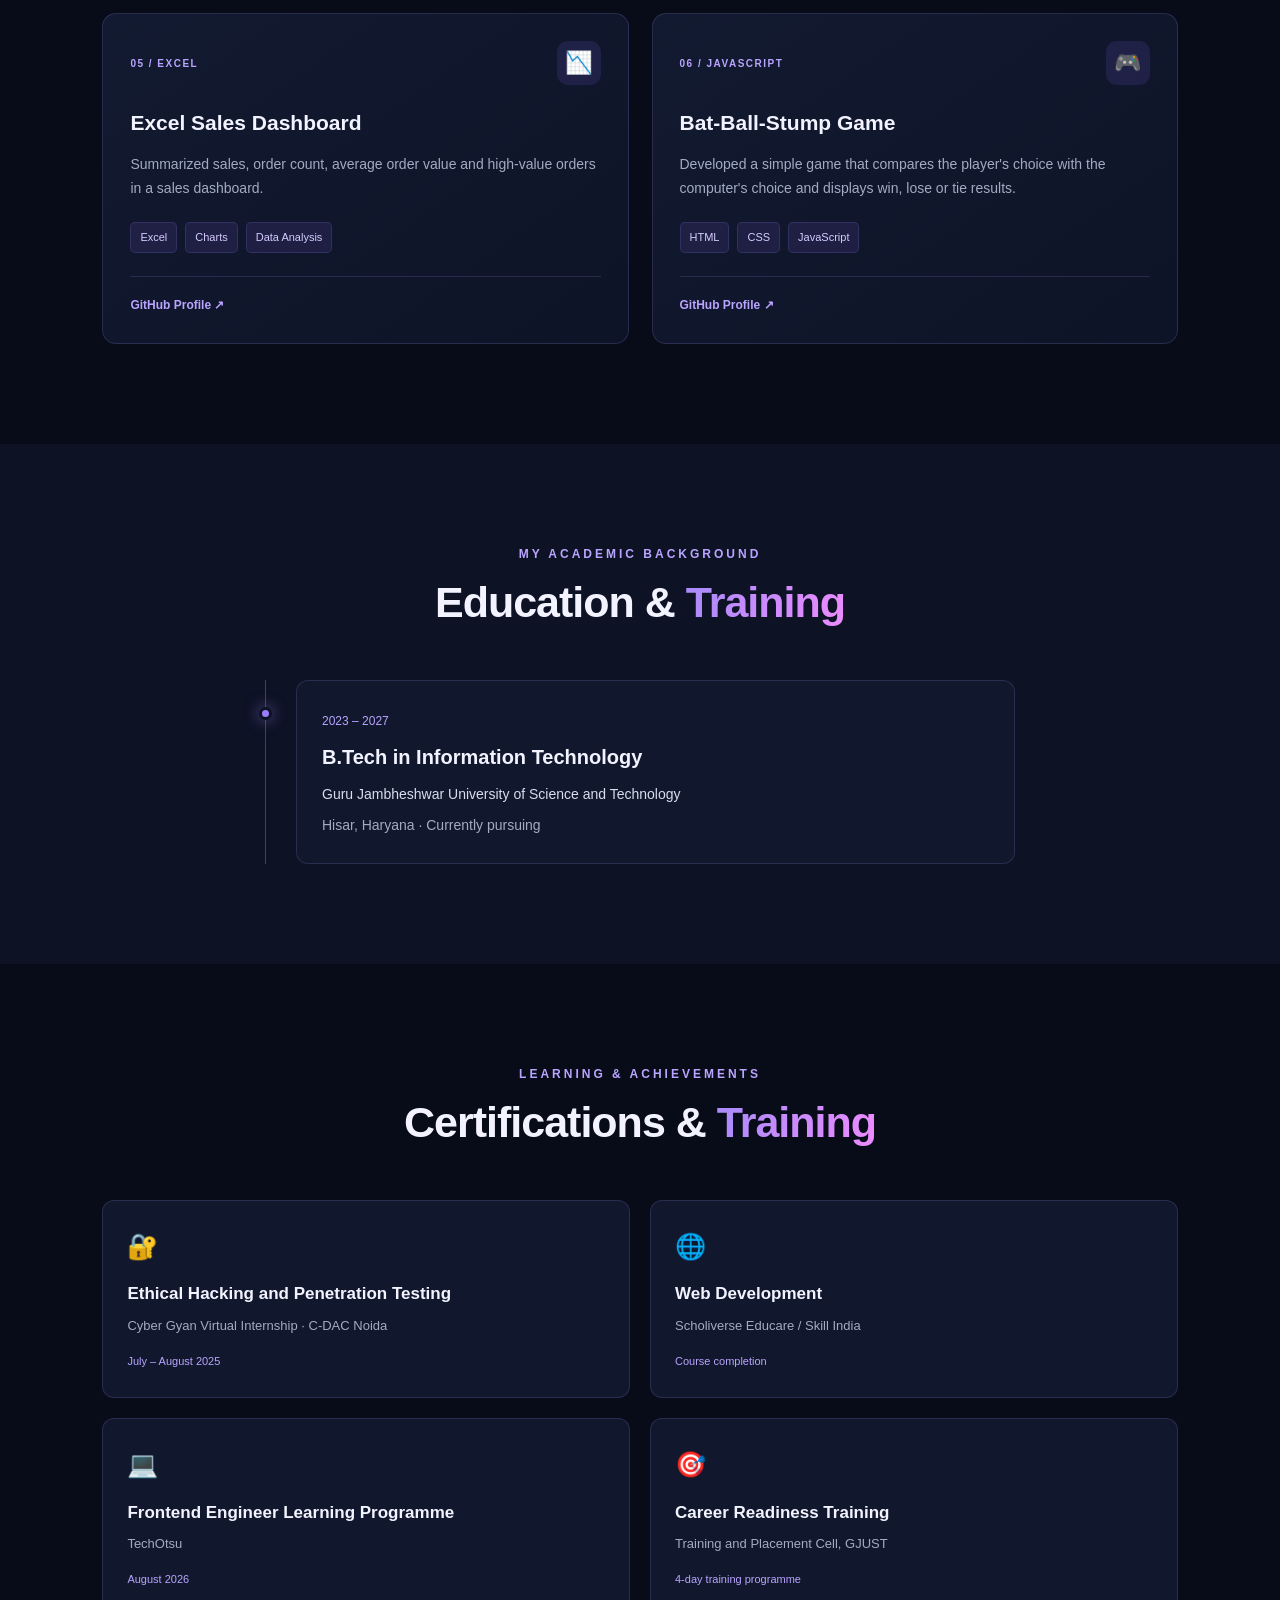
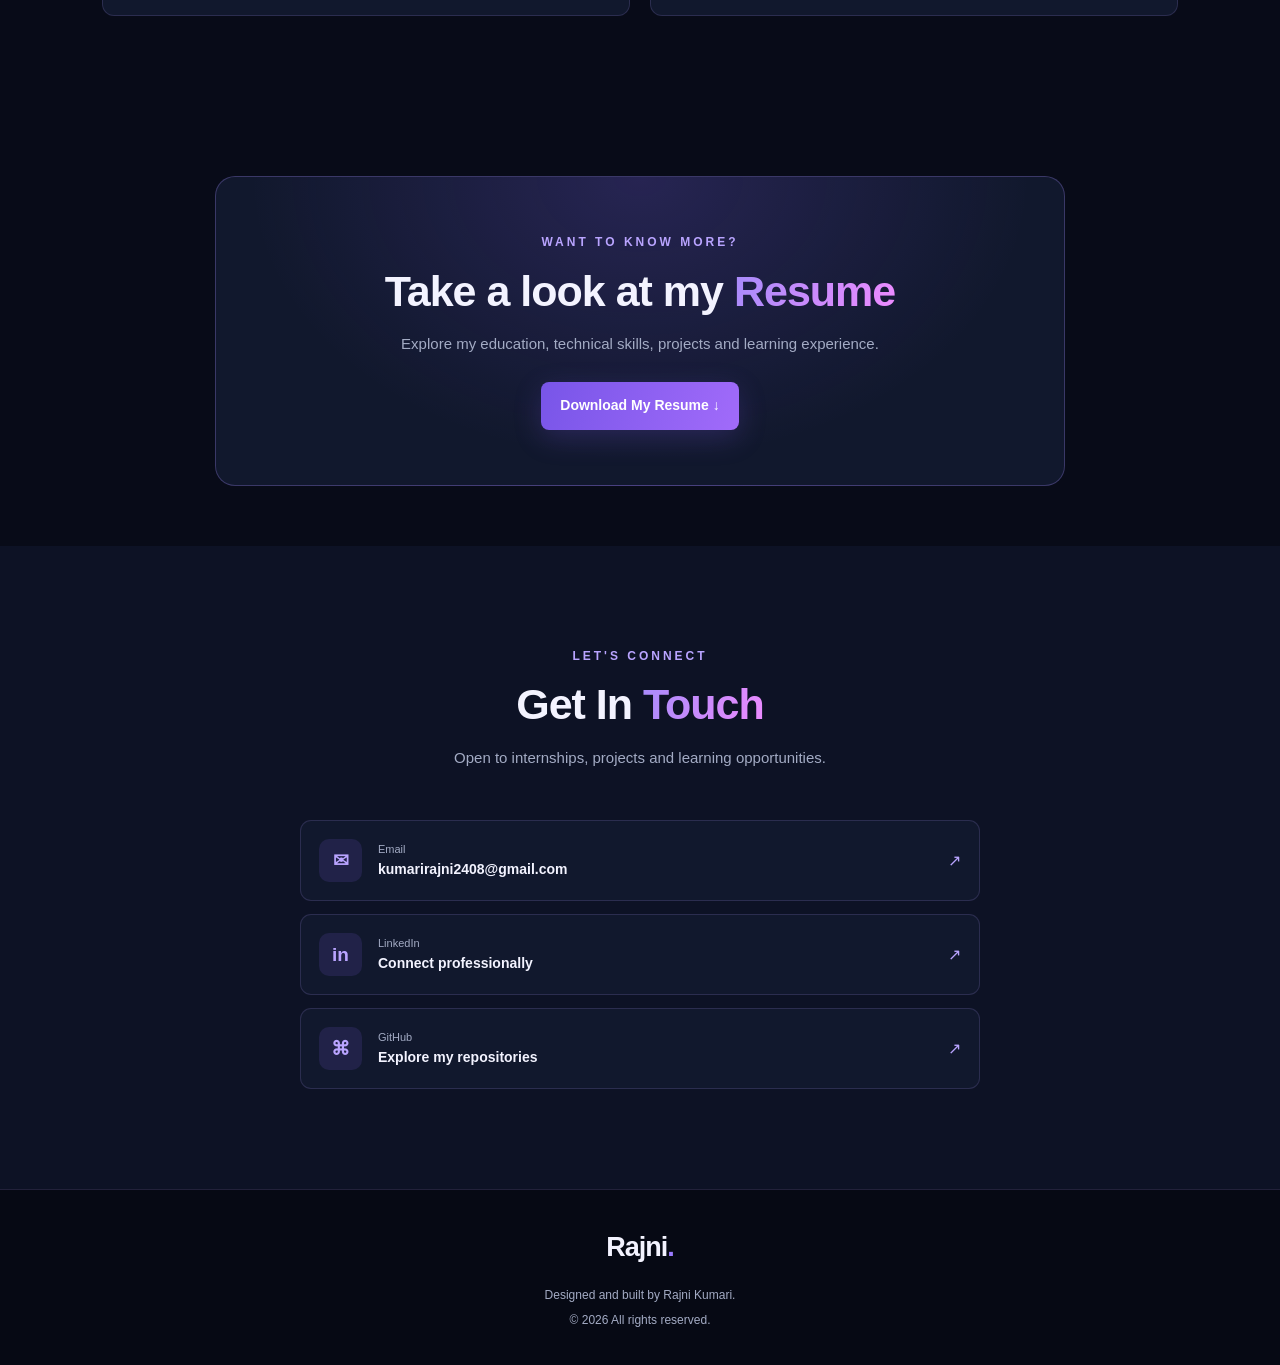
==== commit 8c70e524: "Add files via upload" ====
--- a/index.html
+++ b/index.html
@@ -584,4 +584,3 @@
     <script src="script.js"></script>
 </body>
 </html>
-
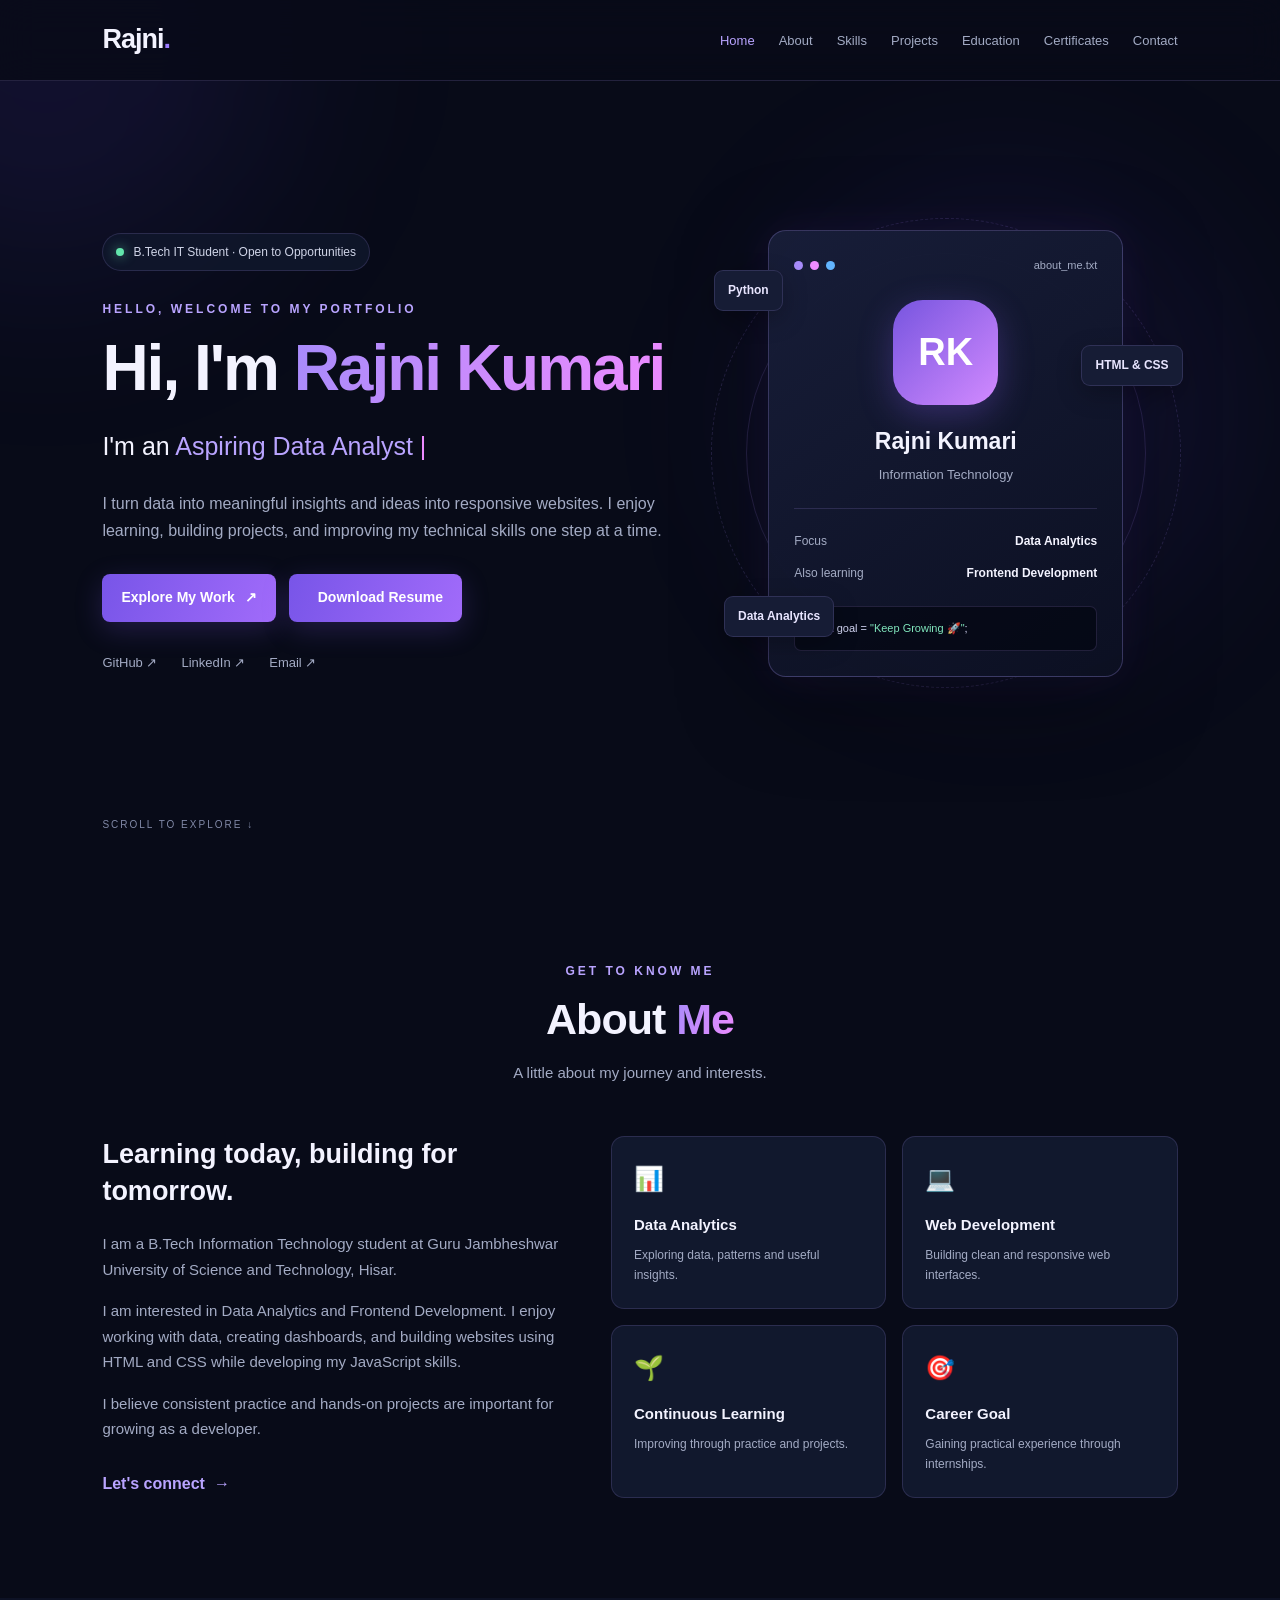
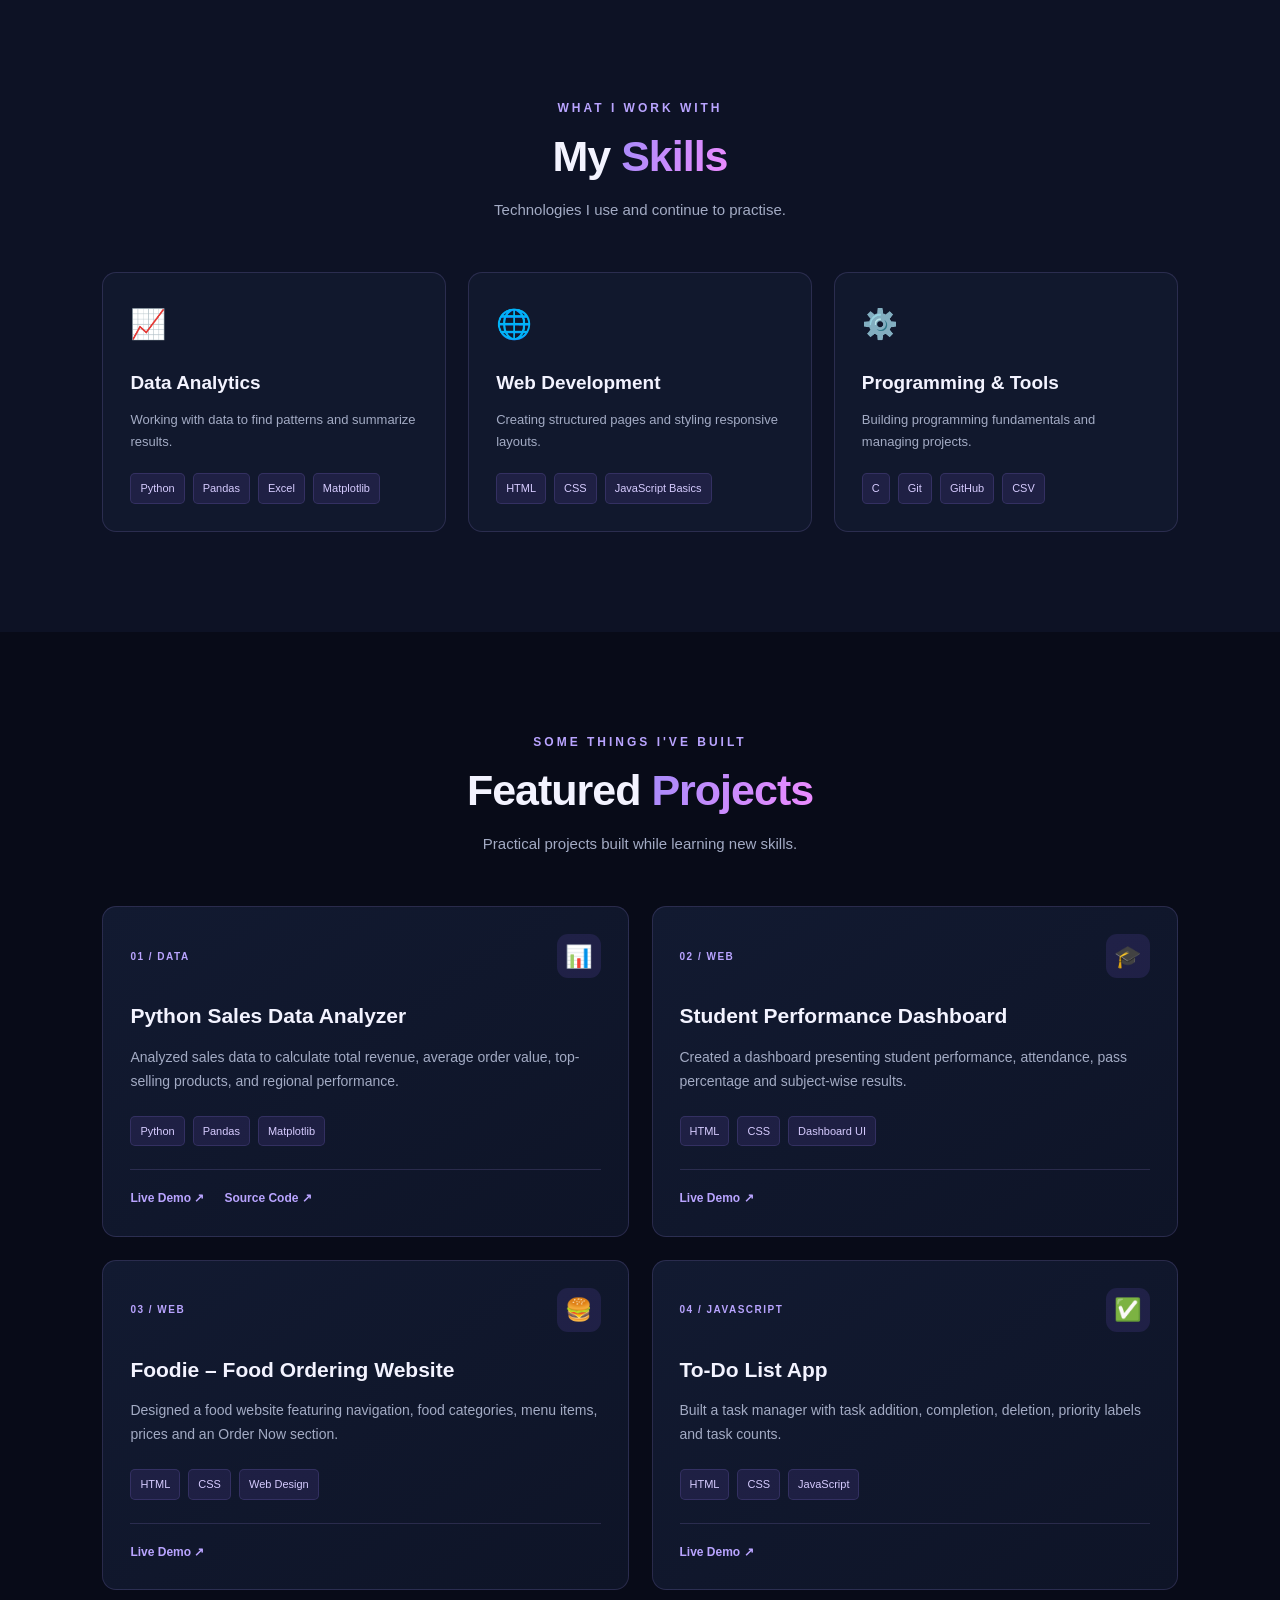
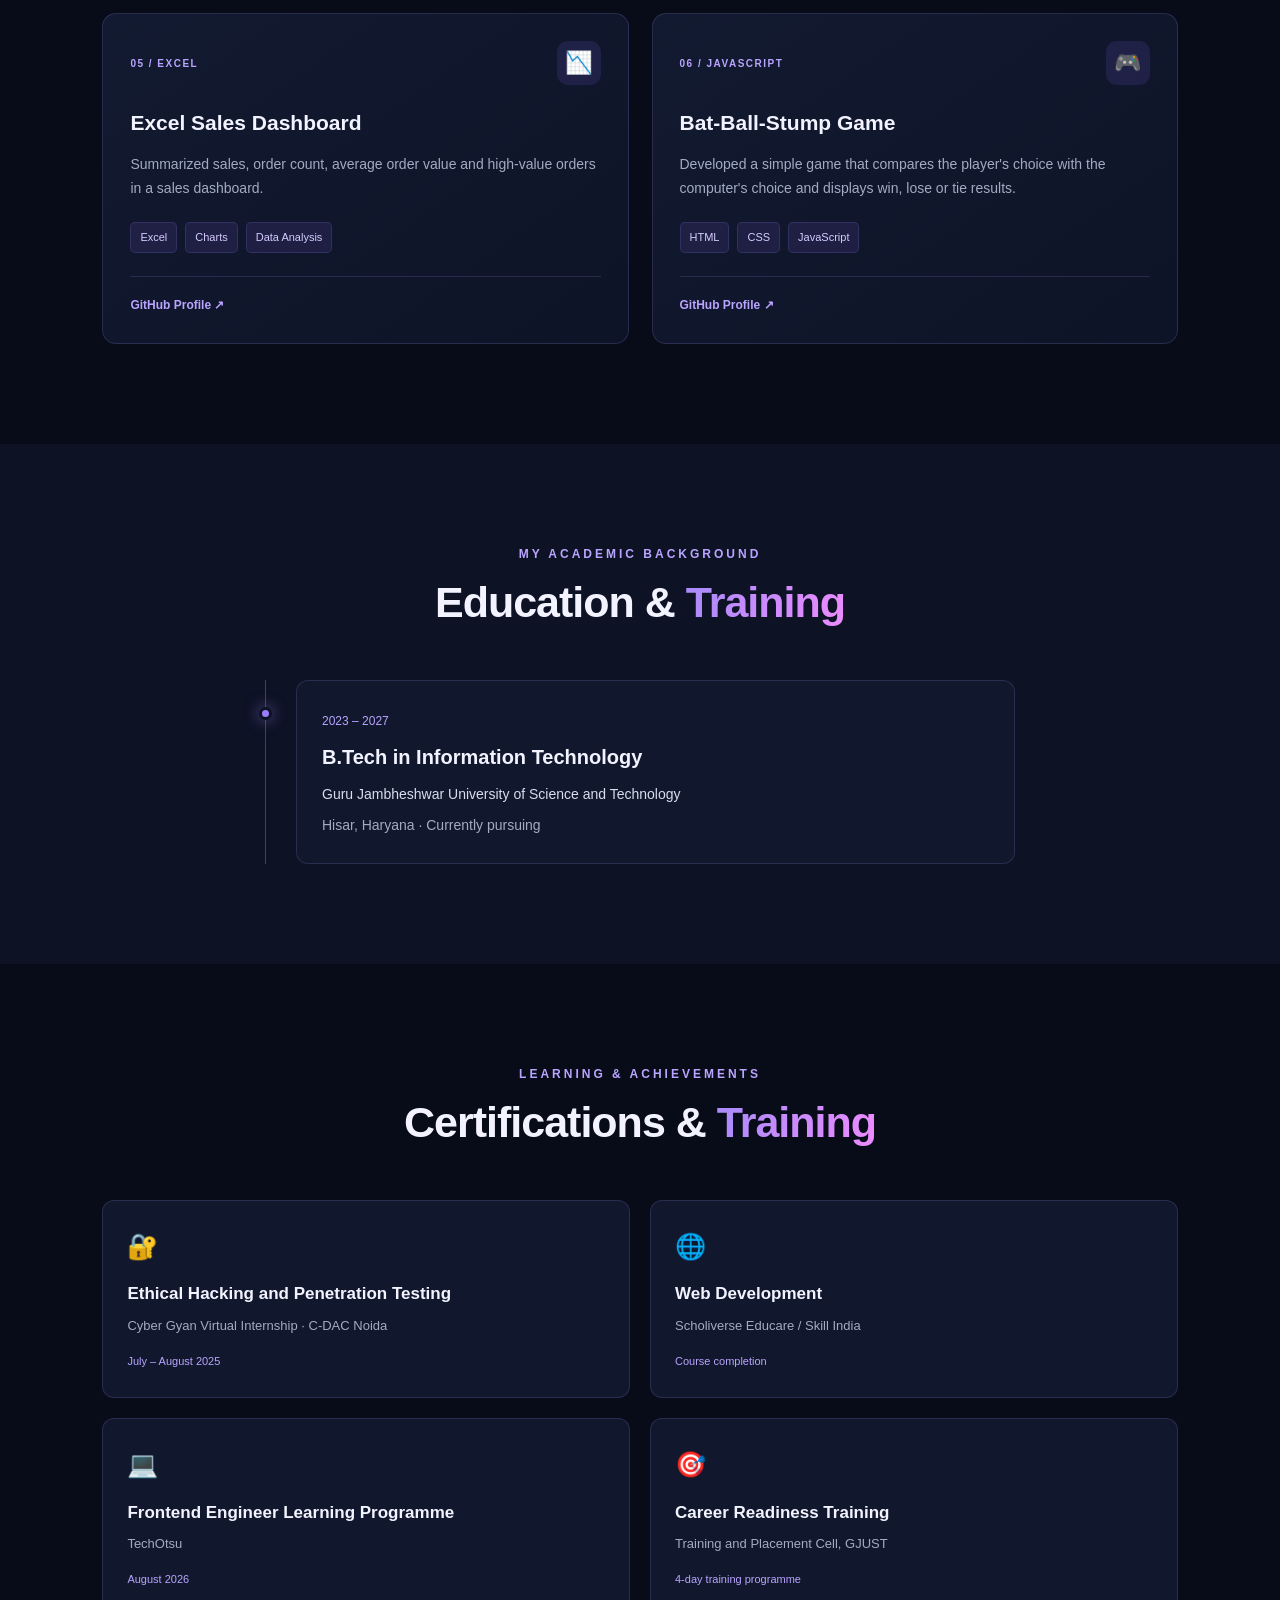
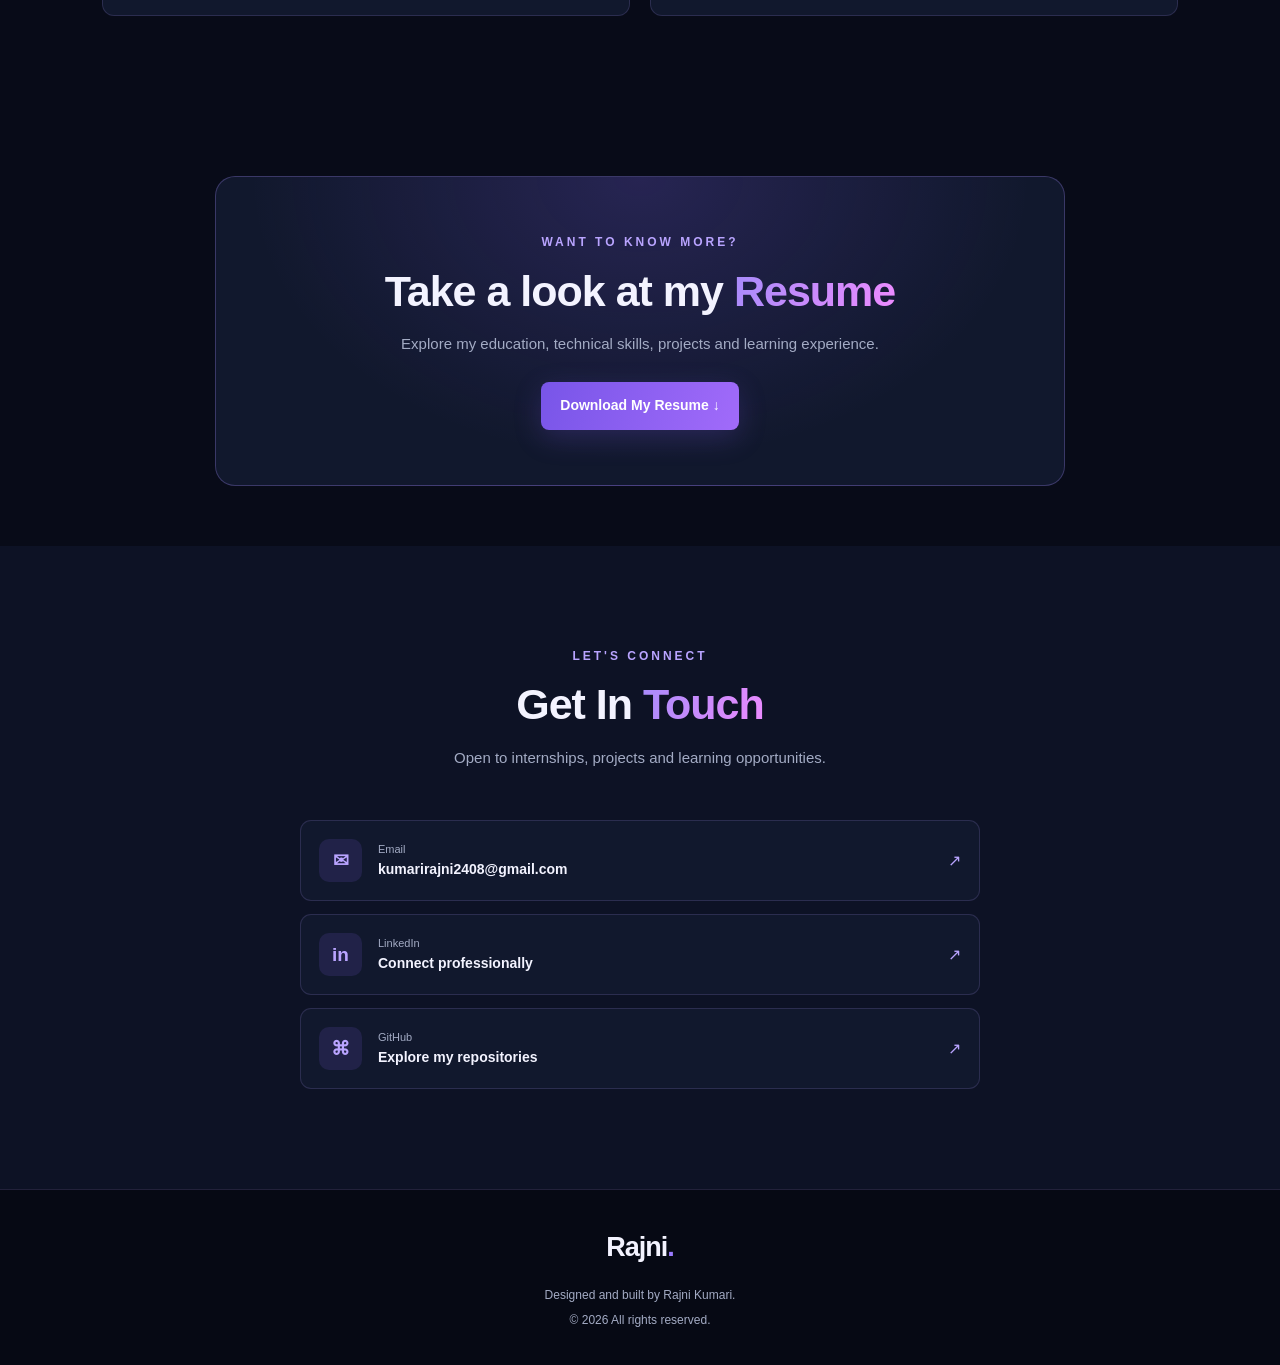
==== commit fb9e00ad: "Update index.html" ====
--- a/index.html
+++ b/index.html
@@ -74,9 +74,10 @@
                         Explore My Work <span>↗</span>
                     </a>
 
-                    <a href="resume.pdf" class="btn btn-outline" download>
-                        Download Resume ↓
-                    </a>
+                    <a href="resume.pdf" download="Rajni_Kumari_Resume.pdf" class="btn btn-primary">
+    <i class="fas fa-download"></i>
+    Download Resume
+</a>
                 </div>
 
                 <div class="social-links">
